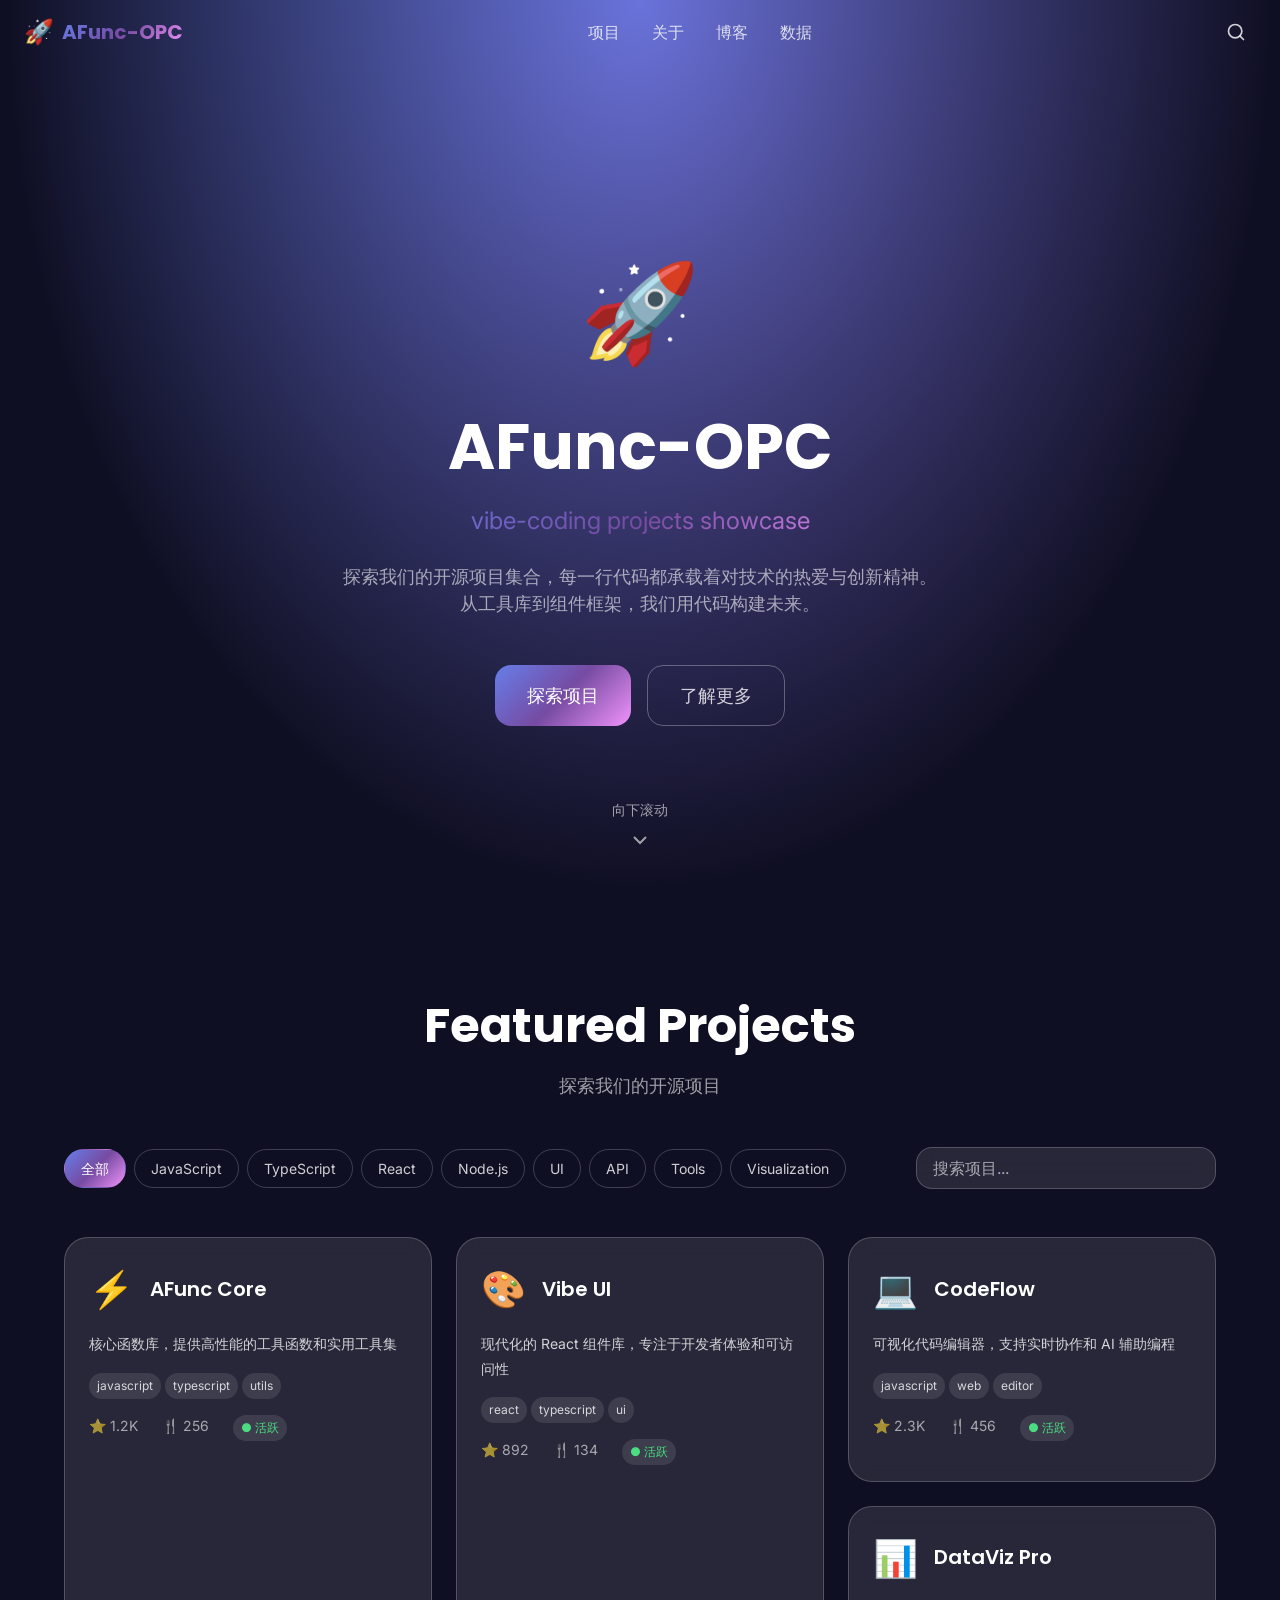
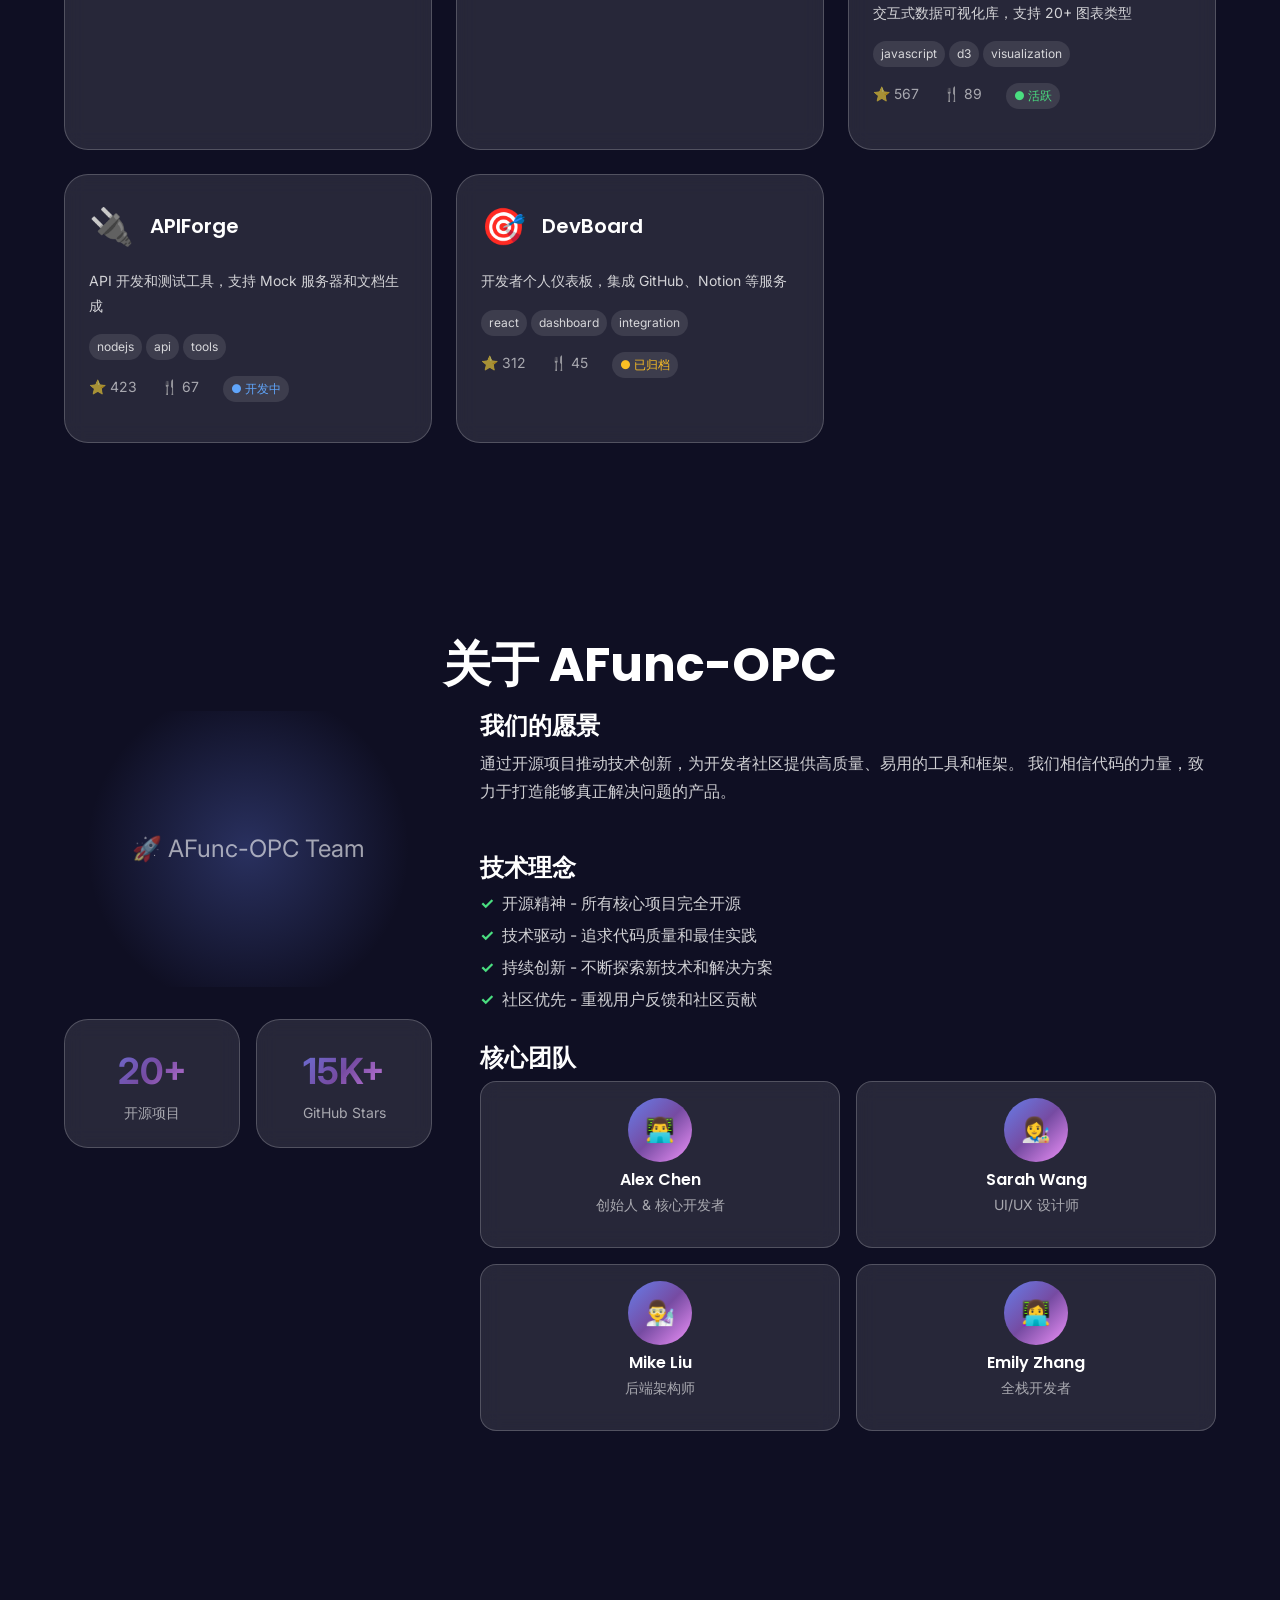
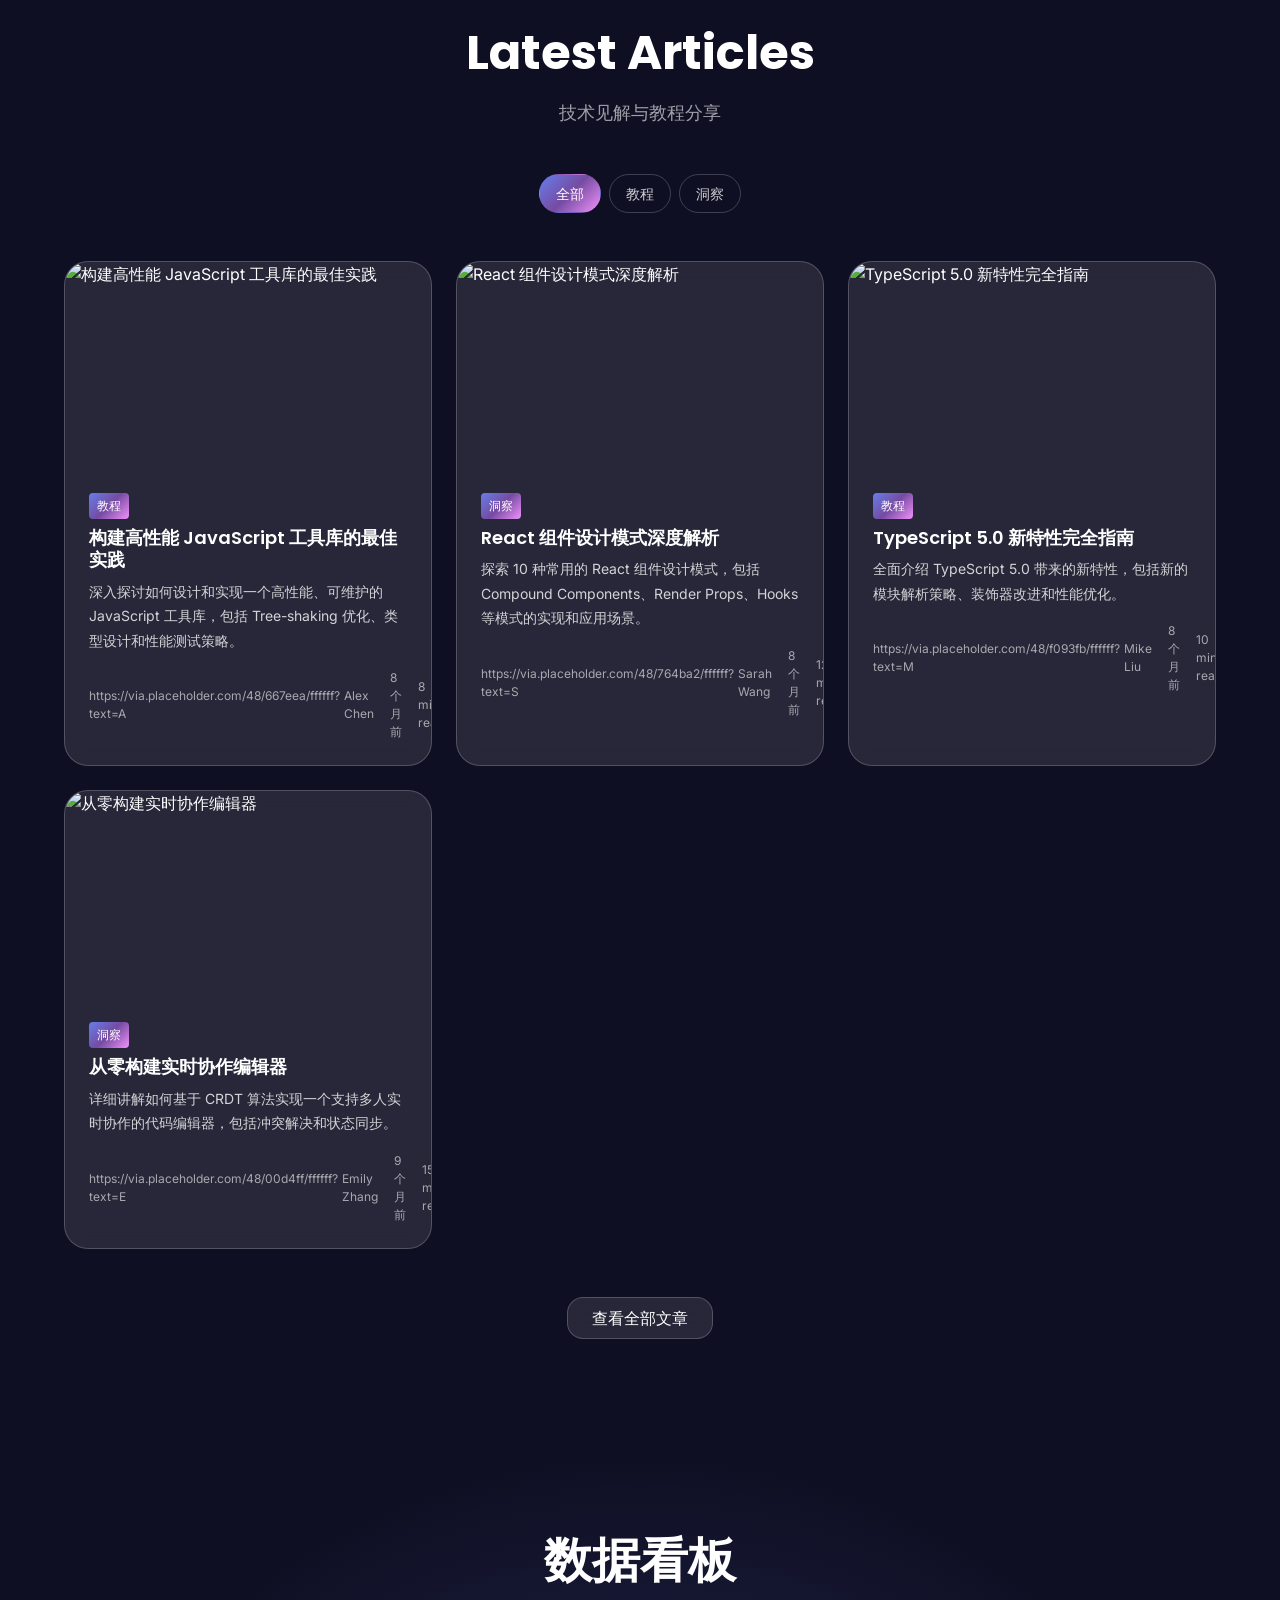
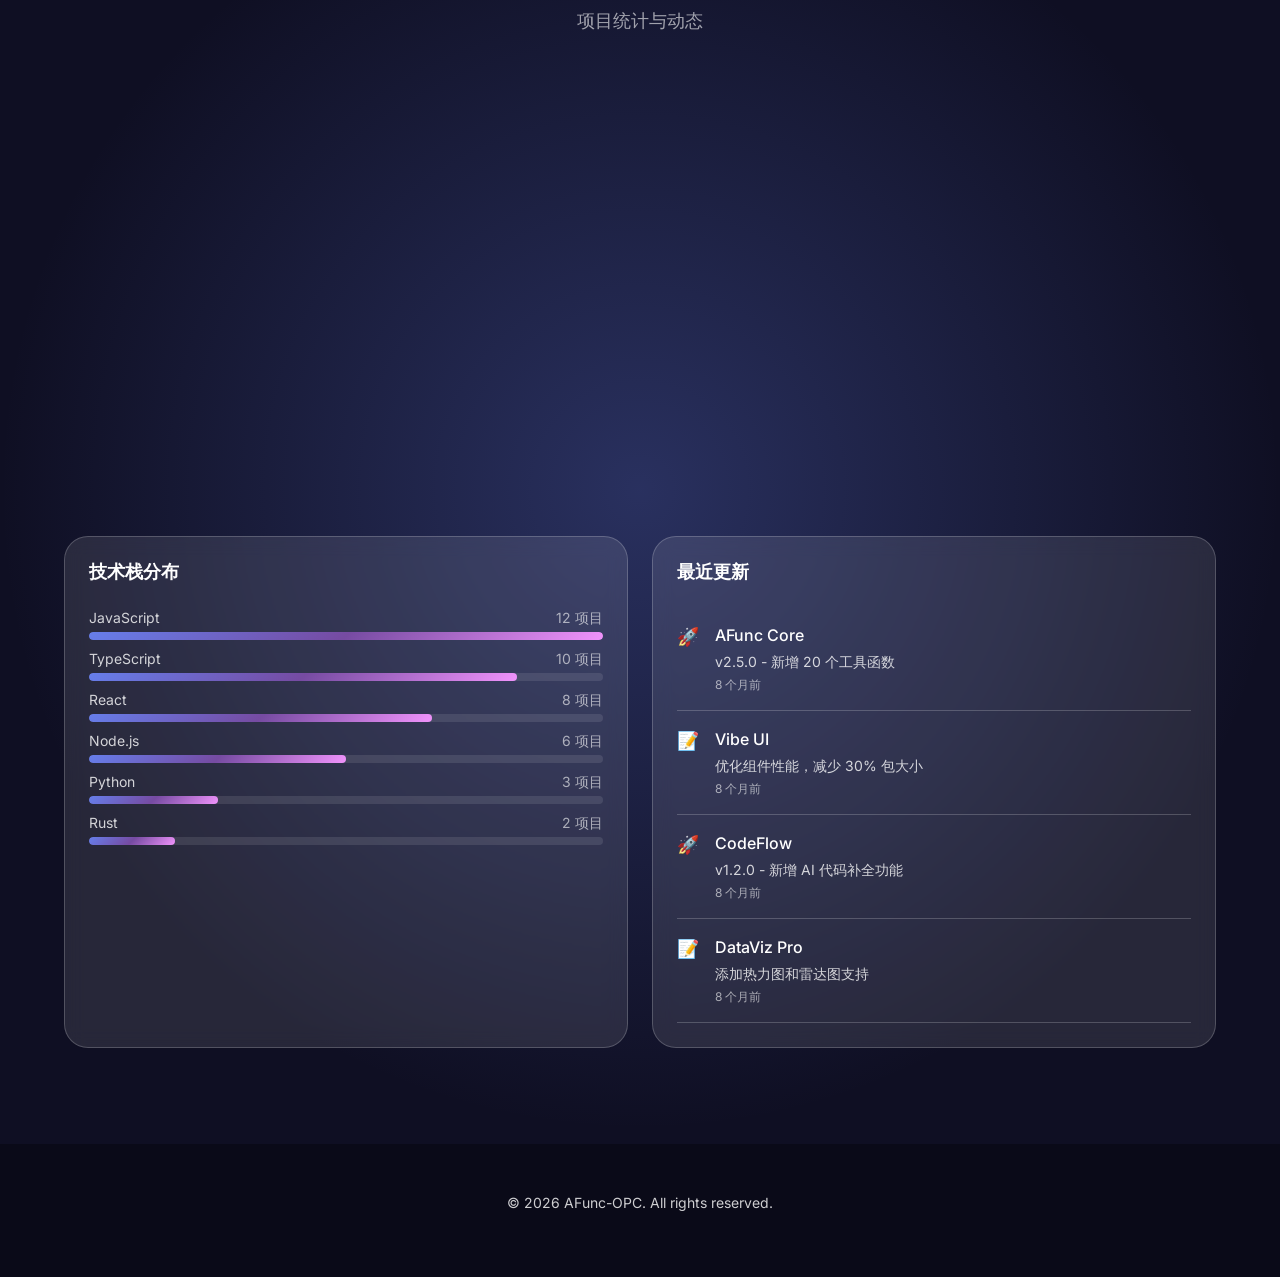
==== index.html @ 19ba6c1a "feat: implement AFunc-OPC website - Add complete design system (variables.css) - Add base styles and" ====
<!DOCTYPE html>
<html lang="zh-CN">
<head>
  <meta charset="UTF-8">
  <meta name="viewport" content="width=device-width, initial-scale=1.0">
  <meta name="description" content="AFunc-OPC - vibe-coding projects showcase">
  <meta name="theme-color" content="#0f0f23">
  
  <title>AFunc-OPC - vibe-coding projects</title>
  
  <!-- Preconnect to Google Fonts -->
  <link rel="preconnect" href="https://fonts.googleapis.com">
  <link rel="preconnect" href="https://fonts.gstatic.com" crossorigin>
  
  <!-- Google Fonts -->
  <link href="https://fonts.googleapis.com/css2?family=Inter:wght@400;500;600&family=JetBrains+Mono:wght@400;500&family=Poppins:wght@600;700&display=swap" rel="stylesheet">
  
  <!-- Stylesheets -->
  <link rel="stylesheet" href="css/variables.css">
  <link rel="stylesheet" href="css/base.css">
  <link rel="stylesheet" href="css/layout.css">
  <link rel="stylesheet" href="css/components.css">
  <link rel="stylesheet" href="css/animations.css">
  
  <!-- Favicon -->
  <link rel="icon" type="image/svg+xml" href="assets/icons/favicon.svg">
</head>
<body>
  <!-- Skip Link for Accessibility -->
  <a href="#main-content" class="skip-link">跳到主要内容</a>
  
  <!-- Navigation -->
  <header>
    <nav class="navbar" role="navigation" aria-label="主导航">
      <div class="navbar__brand">
        <span class="navbar__logo">🚀</span>
        <span class="navbar__title">AFunc-OPC</span>
      </div>
      
      <ul class="navbar__menu">
        <li><a href="#projects" class="navbar__link">项目</a></li>
        <li><a href="#about" class="navbar__link">关于</a></li>
        <li><a href="#blog" class="navbar__link">博客</a></li>
        <li><a href="#stats" class="navbar__link">数据</a></li>
      </ul>
      
      <div class="navbar__actions">
        <button class="navbar__search" aria-label="搜索项目">
          <svg width="20" height="20" viewBox="0 0 24 24" fill="none" stroke="currentColor" stroke-width="2" stroke-linecap="round" stroke-linejoin="round">
            <circle cx="11" cy="11" r="8"></circle>
            <line x1="21" y1="21" x2="16.65" y2="16.65"></line>
          </svg>
        </button>
        <button class="navbar__hamburger" aria-label="打开菜单" aria-expanded="false">
          <span></span>
          <span></span>
          <span></span>
        </button>
      </div>
    </nav>
  </header>
  
  <!-- Main Content -->
  <main id="main-content" role="main">
    <!-- Hero Section -->
    <section id="hero" class="hero" aria-labelledby="hero-title">
      <div class="hero__background"></div>
      <div class="hero__content">
        <div class="hero__logo">🚀</div>
        <h1 id="hero-title" class="hero__title">AFunc-OPC</h1>
        <p class="hero__subtitle text-gradient">vibe-coding projects showcase</p>
        <p class="hero__description">
          探索我们的开源项目集合，每一行代码都承载着对技术的热爱与创新精神。
          从工具库到组件框架，我们用代码构建未来。
        </p>
        <div class="hero__cta">
          <a href="#projects" class="btn btn--primary btn--large">探索项目</a>
          <a href="#about" class="btn btn--ghost btn--large">了解更多</a>
        </div>
      </div>
      <div class="hero__scroll-indicator">
        <span>向下滚动</span>
        <svg width="24" height="24" viewBox="0 0 24 24" fill="none" stroke="currentColor" stroke-width="2">
          <polyline points="6 9 12 15 18 9"></polyline>
        </svg>
      </div>
    </section>

    <!-- Projects Section -->
    <section id="projects" class="section projects" aria-labelledby="projects-title">
      <div class="container">
        <h2 id="projects-title" class="section__title">Featured Projects</h2>
        <p class="section__subtitle">探索我们的开源项目</p>
        
        <div class="projects__toolbar">
          <div class="filter-bar"></div>
          <div class="search-box">
            <input 
              type="text" 
              class="search-box__input" 
              placeholder="搜索项目..."
              aria-label="搜索项目"
            >
            <button class="search-box__clear" aria-label="清除">×</button>
          </div>
        </div>
        
        <div class="projects__grid"></div>
        <div class="projects__empty" hidden></div>
      </div>
    </section>

    <!-- About Section -->
    <section id="about" class="section about" aria-labelledby="about-title">
      <div class="container">
        <h2 id="about-title" class="section__title">关于 AFunc-OPC</h2>
        
        <div class="about__content">
          <div class="about__left">
            <div class="about__team-photo">
              <span>🚀 AFunc-OPC Team</span>
            </div>
            
            <div class="about__stats">
              <div class="stat-card fade-in-up">
                <div class="stat-card__number">20+</div>
                <div class="stat-card__label">开源项目</div>
              </div>
              <div class="stat-card fade-in-up">
                <div class="stat-card__number">15K+</div>
                <div class="stat-card__label">GitHub Stars</div>
              </div>
            </div>
          </div>
          
          <div class="about__right">
            <div>
              <h3 class="about__subtitle">我们的愿景</h3>
              <p class="about__text">
                通过开源项目推动技术创新，为开发者社区提供高质量、易用的工具和框架。
                我们相信代码的力量，致力于打造能够真正解决问题的产品。
              </p>
            </div>
            
            <div>
              <h3 class="about__subtitle">技术理念</h3>
              <ul class="about__values">
                <li>开源精神 - 所有核心项目完全开源</li>
                <li>技术驱动 - 追求代码质量和最佳实践</li>
                <li>持续创新 - 不断探索新技术和解决方案</li>
                <li>社区优先 - 重视用户反馈和社区贡献</li>
              </ul>
            </div>
            
            <div>
              <h3 class="about__subtitle">核心团队</h3>
              <div class="team-grid"></div>
            </div>
          </div>
        </div>
      </div>
    </section>

    <!-- Blog Section -->
    <section id="blog" class="section blog" aria-labelledby="blog-title">
      <div class="container">
        <h2 id="blog-title" class="section__title">Latest Articles</h2>
        <p class="section__subtitle">技术见解与教程分享</p>
        
        <div class="blog__filters"></div>
        
        <div class="blog__grid"></div>
        
        <div class="text-center">
          <button class="btn btn--secondary">查看全部文章</button>
        </div>
      </div>
    </section>

    <!-- Stats Section -->
    <section id="stats" class="section stats" aria-labelledby="stats-title">
      <div class="container">
        <h2 id="stats-title" class="section__title">数据看板</h2>
        <p class="section__subtitle">项目统计与动态</p>
        
        <div class="stats__grid"></div>
        
        <div class="stats__charts"></div>
      </div>
    </section>
  </main>
  
  <!-- Footer -->
  <footer role="contentinfo">
    <div class="container">
      <p>&copy; 2026 AFunc-OPC. All rights reserved.</p>
    </div>
  </footer>
  
  <!-- Modals -->
  <div class="modal-overlay" role="dialog" aria-modal="true" aria-hidden="true">
    <div class="modal">
      <button class="modal__close" aria-label="关闭">×</button>
      <div class="modal__content"></div>
    </div>
  </div>
  
  <!-- Mobile Menu -->
  <div class="mobile-menu" aria-hidden="true">
    <ul class="mobile-menu__list">
      <li><a href="#projects" class="mobile-menu__link">项目</a></li>
      <li><a href="#about" class="mobile-menu__link">关于</a></li>
      <li><a href="#blog" class="mobile-menu__link">博客</a></li>
      <li><a href="#stats" class="mobile-menu__link">数据</a></li>
    </ul>
  </div>
  
  <!-- Back to Top Button -->
  <button class="back-to-top" aria-label="返回顶部">
    <svg width="24" height="24" viewBox="0 0 24 24" fill="none" stroke="currentColor" stroke-width="2">
      <polyline points="18 15 12 9 6 15"></polyline>
    </svg>
  </button>
  
  <!-- Scripts -->
  <script src="js/data.js"></script>
  <script src="js/utils.js"></script>
  <script src="js/app.js"></script>
</body>
</html>
---- css/variables.css ----
:root {
  /* ========== Color System ========== */
  
  /* Primary Colors - Liquid Gradient */
  --color-primary-purple: #667eea;
  --color-primary-pink: #764ba2;
  --color-accent-pink: #f093fb;
  --color-accent-blue: #00d4ff;
  
  /* Neutral Colors */
  --color-background: #0f0f23;
  --color-surface: rgba(255, 255, 255, 0.1);
  --color-surface-hover: rgba(255, 255, 255, 0.15);
  --color-text-primary: #ffffff;
  --color-text-secondary: rgba(255, 255, 255, 0.8);
  --color-text-muted: rgba(255, 255, 255, 0.6);
  
  /* Functional Colors */
  --color-success: #4ade80;
  --color-warning: #fbbf24;
  --color-error: #f87171;
  --color-info: #60a5fa;
  
  /* Gradients */
  --gradient-primary: linear-gradient(135deg, #667eea 0%, #764ba2 50%, #f093fb 100%);
  --gradient-glow: radial-gradient(circle, rgba(102, 126, 234, 0.3) 0%, transparent 70%);
  --gradient-hero: linear-gradient(135deg, #667eea 0%, #764ba2 33%, #f093fb 66%, #00d4ff 100%);
  
  /* Glass Effect */
  --glass-background: rgba(255, 255, 255, 0.1);
  --glass-background-hover: rgba(255, 255, 255, 0.15);
  --glass-border: rgba(255, 255, 255, 0.2);
  --glass-blur: blur(10px);
  
  /* ========== Typography System ========== */
  
  /* Font Families */
  --font-display: 'Poppins', -apple-system, BlinkMacSystemFont, sans-serif;
  --font-body: 'Inter', -apple-system, BlinkMacSystemFont, sans-serif;
  --font-mono: 'JetBrains Mono', 'SF Mono', monospace;
  
  /* Font Sizes */
  --text-xs: 0.75rem;
  --text-sm: 0.875rem;
  --text-base: 1rem;
  --text-lg: 1.125rem;
  --text-xl: 1.25rem;
  --text-2xl: 1.5rem;
  --text-3xl: 2.25rem;
  --text-4xl: 3rem;
  --text-5xl: 4rem;
  
  /* Font Weights */
  --font-normal: 400;
  --font-medium: 500;
  --font-semibold: 600;
  --font-bold: 700;
  
  /* Line Heights */
  --leading-tight: 1.25;
  --leading-normal: 1.5;
  --leading-relaxed: 1.75;
  
  /* ========== Spacing System (8px base) ========== */
  
  --space-xs: 0.25rem;
  --space-sm: 0.5rem;
  --space-md: 1rem;
  --space-lg: 1.5rem;
  --space-xl: 2rem;
  --space-2xl: 3rem;
  --space-3xl: 4rem;
  --space-4xl: 6rem;
  --space-5xl: 8rem;
  
  /* ========== Border Radius ========== */
  
  --radius-sm: 0.25rem;
  --radius-md: 0.5rem;
  --radius-lg: 1rem;
  --radius-xl: 1.5rem;
  --radius-2xl: 2rem;
  --radius-full: 9999px;
  
  /* ========== Shadows ========== */
  
  --shadow-sm: 0 1px 2px 0 rgba(0, 0, 0, 0.05);
  --shadow-md: 0 4px 6px -1px rgba(0, 0, 0, 0.1);
  --shadow-lg: 0 10px 15px -3px rgba(0, 0, 0, 0.1);
  --shadow-xl: 0 20px 25px -5px rgba(0, 0, 0, 0.1);
  --shadow-2xl: 0 25px 50px -12px rgba(0, 0, 0, 0.25);
  --shadow-glow: 0 0 20px rgba(102, 126, 234, 0.3);
  --shadow-glow-lg: 0 0 40px rgba(102, 126, 234, 0.4);
  
  /* ========== Animation System ========== */
  
  /* Durations */
  --duration-fast: 200ms;
  --duration-normal: 300ms;
  --duration-slow: 600ms;
  --duration-slower: 1000ms;
  
  /* Easing Functions */
  --ease-smooth: cubic-bezier(0.4, 0, 0.2, 1);
  --ease-bounce: cubic-bezier(0.68, -0.55, 0.265, 1.55);
  --ease-in-out: cubic-bezier(0.65, 0, 0.35, 1);
  --ease-out: cubic-bezier(0, 0, 0.2, 1);
  --ease-in: cubic-bezier(0.4, 0, 1, 1);
  
  /* Animation Delays (for stagger) */
  --delay-1: 100ms;
  --delay-2: 200ms;
  --delay-3: 300ms;
  --delay-4: 400ms;
  --delay-5: 500ms;
  
  /* ========== Layout ========== */
  
  --container-max-width: 1200px;
  --navbar-height: 64px;
  --navbar-height-mobile: 56px;
  
  /* ========== Z-Index Scale ========== */
  
  --z-base: 0;
  --z-dropdown: 100;
  --z-sticky: 200;
  --z-fixed: 300;
  --z-modal-backdrop: 400;
  --z-modal: 500;
  --z-tooltip: 600;
  --z-toast: 700;
}
---- css/base.css ----
/* ========== CSS Reset ========== */

*,
*::before,
*::after {
  box-sizing: border-box;
  margin: 0;
  padding: 0;
}

html {
  font-size: 100%;
  scroll-behavior: smooth;
  -webkit-text-size-adjust: 100%;
}

body {
  font-family: var(--font-body);
  font-size: var(--text-base);
  font-weight: var(--font-normal);
  line-height: var(--leading-normal);
  color: var(--color-text-primary);
  background-color: var(--color-background);
  min-height: 100vh;
  overflow-x: hidden;
  -webkit-font-smoothing: antialiased;
  -moz-osx-font-smoothing: grayscale;
}

/* ========== Typography ========== */

h1, h2, h3, h4, h5, h6 {
  font-family: var(--font-display);
  font-weight: var(--font-bold);
  line-height: var(--leading-tight);
  color: var(--color-text-primary);
}

h1 { font-size: var(--text-5xl); }
h2 { font-size: var(--text-4xl); }
h3 { font-size: var(--text-3xl); }
h4 { font-size: var(--text-2xl); }
h5 { font-size: var(--text-xl); }
h6 { font-size: var(--text-lg); }

p {
  margin-bottom: var(--space-md);
  color: var(--color-text-secondary);
}

a {
  color: var(--color-accent-blue);
  text-decoration: none;
  transition: color var(--duration-fast) var(--ease-smooth);
}

a:hover {
  color: var(--color-accent-pink);
}

strong, b { font-weight: var(--font-semibold); }
em, i { font-style: italic; }
small { font-size: var(--text-sm); }

code, pre {
  font-family: var(--font-mono);
  font-size: var(--text-sm);
}

code {
  background: var(--color-surface);
  padding: 0.125rem 0.375rem;
  border-radius: var(--radius-sm);
}

pre {
  background: var(--color-surface);
  padding: var(--space-md);
  border-radius: var(--radius-md);
  overflow-x: auto;
  white-space: pre-wrap;
  word-wrap: break-word;
}

pre code {
  background: none;
  padding: 0;
}

/* ========== Lists ========== */

ul, ol {
  list-style: none;
}

/* ========== Images ========== */

img, video {
  max-width: 100%;
  height: auto;
  display: block;
}

/* ========== Forms ========== */

button,
input,
select,
textarea {
  font-family: inherit;
  font-size: inherit;
  line-height: inherit;
  color: inherit;
}

button {
  cursor: pointer;
  background: none;
  border: none;
}

input,
textarea {
  background: transparent;
  border: none;
  outline: none;
}

input::placeholder,
textarea::placeholder {
  color: var(--color-text-muted);
}

/* ========== Tables ========== */

table {
  border-collapse: collapse;
  width: 100%;
}

th, td {
  text-align: left;
  padding: var(--space-sm) var(--space-md);
}

/* ========== Selection ========== */

::selection {
  background: var(--color-primary-purple);
  color: var(--color-text-primary);
}

::-moz-selection {
  background: var(--color-primary-purple);
  color: var(--color-text-primary);
}

/* ========== Focus Styles ========== */

:focus {
  outline: none;
}

:focus-visible {
  outline: 2px solid var(--color-accent-blue);
  outline-offset: 2px;
}

/* ========== Scrollbar ========== */

::-webkit-scrollbar {
  width: 8px;
  height: 8px;
}

::-webkit-scrollbar-track {
  background: var(--color-background);
}

::-webkit-scrollbar-thumb {
  background: var(--color-surface-hover);
  border-radius: var(--radius-full);
}

::-webkit-scrollbar-thumb:hover {
  background: var(--color-primary-purple);
}

/* ========== Utility Classes ========== */

.container {
  width: 100%;
  max-width: var(--container-max-width);
  margin: 0 auto;
  padding: 0 var(--space-lg);
}

.sr-only {
  position: absolute;
  width: 1px;
  height: 1px;
  padding: 0;
  margin: -1px;
  overflow: hidden;
  clip: rect(0, 0, 0, 0);
  white-space: nowrap;
  border: 0;
}

.hidden {
  display: none !important;
}

.text-center {
  text-align: center;
}

.text-gradient {
  background: var(--gradient-primary);
  -webkit-background-clip: text;
  -webkit-text-fill-color: transparent;
  background-clip: text;
}

/* ========== Skip Link (Accessibility) ========== */

.skip-link {
  position: absolute;
  top: -100%;
  left: var(--space-md);
  z-index: var(--z-toast);
  padding: var(--space-sm) var(--space-md);
  background: var(--color-primary-purple);
  color: var(--color-text-primary);
  border-radius: var(--radius-md);
  transition: top var(--duration-fast) var(--ease-smooth);
}

.skip-link:focus {
  top: var(--space-md);
}
---- css/layout.css ----
/* ========== Page Layout ========== */

.page {
  display: flex;
  flex-direction: column;
  min-height: 100vh;
}

/* ========== Sections ========== */

.section {
  padding: var(--space-4xl) 0;
  position: relative;
  overflow: hidden;
}

.section:first-of-type {
  padding-top: var(--space-5xl);
}

.section__title {
  font-size: var(--text-4xl);
  text-align: center;
  margin-bottom: var(--space-md);
}

.section__subtitle {
  font-size: var(--text-lg);
  text-align: center;
  color: var(--color-text-muted);
  margin-bottom: var(--space-2xl);
}

/* ========== Hero Section ========== */

.hero {
  min-height: 100vh;
  display: flex;
  align-items: center;
  justify-content: center;
  text-align: center;
  padding-top: var(--navbar-height);
  position: relative;
  overflow: hidden;
}

.hero__background {
  position: absolute;
  top: 0;
  left: 0;
  right: 0;
  bottom: 0;
  z-index: -1;
  background: var(--gradient-hero);
  background-size: 400% 400%;
  animation: gradientShift 20s ease infinite;
}

.hero__background::before {
  content: '';
  position: absolute;
  top: 0;
  left: 0;
  right: 0;
  bottom: 0;
  background: radial-gradient(ellipse at 50% 0%, transparent 0%, var(--color-background) 70%);
}

.hero__content {
  max-width: 800px;
  padding: var(--space-xl);
}

.hero__logo {
  font-size: 6rem;
  margin-bottom: var(--space-lg);
  animation: float 3s ease-in-out infinite;
}

.hero__title {
  font-size: var(--text-5xl);
  font-weight: var(--font-bold);
  margin-bottom: var(--space-md);
}

.hero__subtitle {
  font-size: var(--text-2xl);
  color: var(--color-text-secondary);
  margin-bottom: var(--space-lg);
}

.hero__description {
  font-size: var(--text-lg);
  color: var(--color-text-muted);
  margin-bottom: var(--space-2xl);
  max-width: 600px;
  margin-left: auto;
  margin-right: auto;
}

.hero__cta {
  display: flex;
  gap: var(--space-md);
  justify-content: center;
  flex-wrap: wrap;
}

.hero__scroll-indicator {
  position: absolute;
  bottom: var(--space-2xl);
  left: 50%;
  transform: translateX(-50%);
  display: flex;
  flex-direction: column;
  align-items: center;
  color: var(--color-text-muted);
  font-size: var(--text-sm);
  animation: bounce 2s ease-in-out infinite;
}

.hero__scroll-indicator svg {
  margin-top: var(--space-sm);
}

/* ========== Projects Section ========== */

.projects {
  background: var(--color-background);
}

.projects__toolbar {
  display: flex;
  flex-wrap: wrap;
  gap: var(--space-lg);
  justify-content: space-between;
  align-items: center;
  margin-bottom: var(--space-2xl);
}

.projects__grid {
  display: grid;
  grid-template-columns: 1fr;
  gap: var(--space-lg);
}

.projects__empty {
  text-align: center;
  padding: var(--space-3xl);
}

@media (min-width: 768px) {
  .projects__grid {
    grid-template-columns: repeat(2, 1fr);
  }
}

@media (min-width: 1025px) {
  .projects__grid {
    grid-template-columns: repeat(3, 1fr);
  }
}

/* ========== About Section ========== */

.about {
  position: relative;
}

.about__content {
  display: grid;
  grid-template-columns: 1fr;
  gap: var(--space-2xl);
}

.about__left {
  display: flex;
  flex-direction: column;
  gap: var(--space-xl);
}

.about__team-photo {
  aspect-ratio: 4/3;
  background: var(--gradient-glow);
  border-radius: var(--radius-xl);
  display: flex;
  align-items: center;
  justify-content: center;
  font-size: var(--text-2xl);
  color: var(--color-text-muted);
}

.about__stats {
  display: grid;
  grid-template-columns: repeat(2, 1fr);
  gap: var(--space-md);
}

.about__right {
  display: flex;
  flex-direction: column;
  gap: var(--space-xl);
}

.about__subtitle {
  font-size: var(--text-2xl);
  margin-bottom: var(--space-sm);
}

.about__text {
  color: var(--color-text-secondary);
  line-height: var(--leading-relaxed);
}

.about__values {
  display: flex;
  flex-direction: column;
  gap: var(--space-sm);
}

.about__values li {
  display: flex;
  align-items: center;
  gap: var(--space-sm);
  color: var(--color-text-secondary);
}

.about__values li::before {
  content: '✓';
  color: var(--color-success);
  font-weight: var(--font-bold);
}

.team-grid {
  display: grid;
  grid-template-columns: repeat(2, 1fr);
  gap: var(--space-md);
}

@media (min-width: 1025px) {
  .about__content {
    grid-template-columns: 1fr 2fr;
  }
}

/* ========== Blog Section ========== */

.blog__filters {
  display: flex;
  gap: var(--space-sm);
  justify-content: center;
  margin-bottom: var(--space-2xl);
  flex-wrap: wrap;
}

.blog__grid {
  display: grid;
  grid-template-columns: 1fr;
  gap: var(--space-lg);
  margin-bottom: var(--space-2xl);
}

@media (min-width: 768px) {
  .blog__grid {
    grid-template-columns: repeat(2, 1fr);
  }
}

@media (min-width: 1025px) {
  .blog__grid {
    grid-template-columns: repeat(3, 1fr);
  }
}

/* ========== Stats Section ========== */

.stats {
  background: var(--gradient-glow);
}

.stats__grid {
  display: grid;
  grid-template-columns: repeat(2, 1fr);
  gap: var(--space-lg);
  margin-bottom: var(--space-2xl);
}

.stats__charts {
  display: grid;
  grid-template-columns: 1fr;
  gap: var(--space-lg);
}

@media (min-width: 768px) {
  .stats__grid {
    grid-template-columns: repeat(4, 1fr);
  }
  
  .stats__charts {
    grid-template-columns: repeat(2, 1fr);
  }
}

/* ========== Footer ========== */

footer {
  background: rgba(0, 0, 0, 0.3);
  padding: var(--space-2xl) 0;
  text-align: center;
  color: var(--color-text-muted);
  font-size: var(--text-sm);
}

footer a {
  color: var(--color-text-secondary);
}

footer a:hover {
  color: var(--color-text-primary);
}
---- css/components.css ----
/* ========== Navigation ========== */

.navbar {
  position: fixed;
  top: 0;
  left: 0;
  right: 0;
  z-index: var(--z-fixed);
  height: var(--navbar-height);
  display: flex;
  align-items: center;
  justify-content: space-between;
  padding: 0 var(--space-lg);
  background: transparent;
  transition: background var(--duration-normal) var(--ease-smooth),
              backdrop-filter var(--duration-normal) var(--ease-smooth);
}

.navbar--scrolled {
  background: rgba(15, 15, 35, 0.85);
  backdrop-filter: blur(10px);
  border-bottom: 1px solid var(--glass-border);
}

.navbar__brand {
  display: flex;
  align-items: center;
  gap: var(--space-sm);
}

.navbar__logo {
  font-size: var(--text-2xl);
}

.navbar__title {
  font-family: var(--font-display);
  font-size: var(--text-xl);
  font-weight: var(--font-bold);
  background: var(--gradient-primary);
  -webkit-background-clip: text;
  -webkit-text-fill-color: transparent;
  background-clip: text;
}

.navbar__menu {
  display: none;
  align-items: center;
  gap: var(--space-xl);
  list-style: none;
}

@media (min-width: 1025px) {
  .navbar__menu {
    display: flex;
  }
}

.navbar__link {
  font-size: var(--text-base);
  font-weight: var(--font-medium);
  color: var(--color-text-secondary);
  transition: color var(--duration-fast) var(--ease-smooth);
  position: relative;
}

.navbar__link::after {
  content: '';
  position: absolute;
  bottom: -4px;
  left: 0;
  width: 0;
  height: 2px;
  background: var(--gradient-primary);
  transition: width var(--duration-fast) var(--ease-smooth);
}

.navbar__link:hover,
.navbar__link--active {
  color: var(--color-text-primary);
}

.navbar__link:hover::after,
.navbar__link--active::after {
  width: 100%;
}

.navbar__actions {
  display: flex;
  align-items: center;
  gap: var(--space-md);
}

.navbar__search {
  width: 40px;
  height: 40px;
  display: flex;
  align-items: center;
  justify-content: center;
  color: var(--color-text-secondary);
  border-radius: var(--radius-md);
  transition: background var(--duration-fast) var(--ease-smooth),
              color var(--duration-fast) var(--ease-smooth);
}

.navbar__search:hover {
  background: var(--color-surface);
  color: var(--color-text-primary);
}

.navbar__hamburger {
  display: flex;
  flex-direction: column;
  justify-content: center;
  gap: 5px;
  width: 40px;
  height: 40px;
  padding: 8px;
  border-radius: var(--radius-md);
  transition: background var(--duration-fast) var(--ease-smooth);
}

.navbar__hamburger:hover {
  background: var(--color-surface);
}

.navbar__hamburger span {
  display: block;
  width: 100%;
  height: 2px;
  background: var(--color-text-primary);
  border-radius: 2px;
  transition: transform var(--duration-fast) var(--ease-smooth),
              opacity var(--duration-fast) var(--ease-smooth);
}

.navbar__hamburger--active span:nth-child(1) {
  transform: translateY(7px) rotate(45deg);
}

.navbar__hamburger--active span:nth-child(2) {
  opacity: 0;
}

.navbar__hamburger--active span:nth-child(3) {
  transform: translateY(-7px) rotate(-45deg);
}

@media (min-width: 1025px) {
  .navbar__hamburger {
    display: none;
  }
}

/* ========== Mobile Menu ========== */

.mobile-menu {
  position: fixed;
  top: var(--navbar-height);
  left: 0;
  right: 0;
  bottom: 0;
  z-index: var(--z-modal-backdrop);
  background: rgba(15, 15, 35, 0.95);
  backdrop-filter: blur(20px);
  padding: var(--space-xl);
  transform: translateX(100%);
  transition: transform var(--duration-normal) var(--ease-smooth);
}

.mobile-menu--active {
  transform: translateX(0);
}

.mobile-menu__list {
  display: flex;
  flex-direction: column;
  gap: var(--space-md);
  list-style: none;
}

.mobile-menu__link {
  display: block;
  font-size: var(--text-xl);
  font-weight: var(--font-medium);
  color: var(--color-text-secondary);
  padding: var(--space-md);
  border-radius: var(--radius-lg);
  transition: background var(--duration-fast) var(--ease-smooth),
              color var(--duration-fast) var(--ease-smooth);
}

.mobile-menu__link:hover,
.mobile-menu__link--active {
  background: var(--color-surface);
  color: var(--color-text-primary);
}

/* ========== Buttons ========== */

.btn {
  display: inline-flex;
  align-items: center;
  justify-content: center;
  gap: var(--space-sm);
  font-family: var(--font-body);
  font-size: var(--text-base);
  font-weight: var(--font-medium);
  padding: var(--space-sm) var(--space-lg);
  border-radius: var(--radius-lg);
  transition: all var(--duration-fast) var(--ease-smooth);
  cursor: pointer;
  text-decoration: none;
}

.btn--primary {
  background: var(--gradient-primary);
  color: var(--color-text-primary);
  border: none;
}

.btn--primary:hover {
  transform: translateY(-2px);
  box-shadow: var(--shadow-glow);
}

.btn--primary:active {
  transform: translateY(0);
}

.btn--secondary {
  background: var(--glass-background);
  color: var(--color-text-primary);
  border: 1px solid var(--glass-border);
  backdrop-filter: var(--glass-blur);
}

.btn--secondary:hover {
  background: var(--glass-background-hover);
  transform: translateY(-2px);
}

.btn--ghost {
  background: transparent;
  color: var(--color-text-secondary);
  border: 1px solid rgba(255, 255, 255, 0.3);
}

.btn--ghost:hover {
  background: var(--color-surface);
  color: var(--color-text-primary);
  border-color: var(--glass-border);
}

.btn--large {
  padding: var(--space-md) var(--space-xl);
  font-size: var(--text-lg);
}

.btn--disabled,
.btn:disabled {
  opacity: 0.5;
  cursor: not-allowed;
  pointer-events: none;
}

/* ========== Project Card ========== */

.project-card {
  background: var(--glass-background);
  border: 1px solid var(--glass-border);
  border-radius: var(--radius-xl);
  padding: var(--space-lg);
  backdrop-filter: var(--glass-blur);
  transition: transform var(--duration-normal) var(--ease-smooth),
              box-shadow var(--duration-normal) var(--ease-smooth);
  cursor: pointer;
}

.project-card:hover {
  transform: translateY(-4px);
  box-shadow: var(--shadow-glow);
}

.project-card--featured {
  grid-row: span 2;
}

.project-card__header {
  display: flex;
  align-items: center;
  gap: var(--space-md);
  margin-bottom: var(--space-md);
}

.project-card__icon {
  font-size: var(--text-3xl);
}

.project-card__title {
  font-size: var(--text-xl);
  font-weight: var(--font-semibold);
  color: var(--color-text-primary);
}

.project-card__description {
  font-size: var(--text-sm);
  color: var(--color-text-secondary);
  margin-bottom: var(--space-md);
  line-height: var(--leading-relaxed);
}

.project-card__tags {
  display: flex;
  flex-wrap: wrap;
  gap: var(--space-xs);
  margin-bottom: var(--space-md);
}

.project-card__stats {
  display: flex;
  gap: var(--space-lg);
  margin-bottom: var(--space-md);
  font-size: var(--text-sm);
  color: var(--color-text-muted);
}

.project-card__actions {
  display: flex;
  gap: var(--space-sm);
}

.project-card__status {
  display: inline-flex;
  align-items: center;
  gap: var(--space-xs);
  font-size: var(--text-xs);
  padding: var(--space-xs) var(--space-sm);
  border-radius: var(--radius-full);
  background: var(--color-surface);
}

.project-card__status--active {
  color: var(--color-success);
}

.project-card__status--archived {
  color: var(--color-warning);
}

.project-card__status--developing {
  color: var(--color-info);
}

/* ========== Tags ========== */

.tag {
  display: inline-flex;
  align-items: center;
  font-size: var(--text-xs);
  padding: var(--space-xs) var(--space-sm);
  border-radius: var(--radius-full);
  background: var(--color-surface);
  color: var(--color-text-secondary);
  transition: background var(--duration-fast) var(--ease-smooth);
}

.tag:hover {
  background: var(--color-surface-hover);
  color: var(--color-text-primary);
}

.filter-tag {
  display: inline-flex;
  align-items: center;
  font-size: var(--text-sm);
  padding: var(--space-sm) var(--space-md);
  border-radius: var(--radius-full);
  background: transparent;
  border: 1px solid var(--glass-border);
  color: var(--color-text-secondary);
  cursor: pointer;
  transition: all var(--duration-fast) var(--ease-smooth);
}

.filter-tag:hover {
  background: var(--color-surface);
  color: var(--color-text-primary);
}

.filter-tag--active {
  background: var(--gradient-primary);
  border-color: transparent;
  color: var(--color-text-primary);
}

/* ========== Search Box ========== */

.search-box {
  position: relative;
  width: 100%;
  max-width: 300px;
}

.search-box__input {
  width: 100%;
  padding: var(--space-sm) var(--space-md);
  padding-right: var(--space-2xl);
  background: var(--glass-background);
  border: 1px solid var(--glass-border);
  border-radius: var(--radius-lg);
  color: var(--color-text-primary);
  font-size: var(--text-base);
  backdrop-filter: var(--glass-blur);
  transition: border-color var(--duration-fast) var(--ease-smooth);
}

.search-box__input:focus {
  border-color: var(--color-accent-blue);
}

.search-box__clear {
  position: absolute;
  right: var(--space-sm);
  top: 50%;
  transform: translateY(-50%);
  width: 24px;
  height: 24px;
  display: flex;
  align-items: center;
  justify-content: center;
  color: var(--color-text-muted);
  border-radius: var(--radius-full);
  transition: color var(--duration-fast) var(--ease-smooth);
  opacity: 0;
  visibility: hidden;
}

.search-box__clear:hover {
  color: var(--color-text-primary);
}

.search-box__clear--visible {
  opacity: 1;
  visibility: visible;
}

/* ========== Article Card ========== */

.article-card {
  background: var(--glass-background);
  border: 1px solid var(--glass-border);
  border-radius: var(--radius-xl);
  overflow: hidden;
  backdrop-filter: var(--glass-blur);
  transition: transform var(--duration-normal) var(--ease-smooth),
              box-shadow var(--duration-normal) var(--ease-smooth);
}

.article-card:hover {
  transform: translateY(-4px);
  box-shadow: var(--shadow-glow);
}

.article-card__image {
  width: 100%;
  aspect-ratio: 16/9;
  object-fit: cover;
}

.article-card__content {
  padding: var(--space-lg);
}

.article-card__category {
  display: inline-block;
  font-size: var(--text-xs);
  padding: var(--space-xs) var(--space-sm);
  border-radius: var(--radius-sm);
  background: var(--gradient-primary);
  color: var(--color-text-primary);
  margin-bottom: var(--space-sm);
}

.article-card__title {
  font-size: var(--text-lg);
  font-weight: var(--font-semibold);
  color: var(--color-text-primary);
  margin-bottom: var(--space-sm);
}

.article-card__excerpt {
  font-size: var(--text-sm);
  color: var(--color-text-secondary);
  margin-bottom: var(--space-md);
  line-height: var(--leading-relaxed);
}

.article-card__meta {
  display: flex;
  align-items: center;
  gap: var(--space-md);
  font-size: var(--text-xs);
  color: var(--color-text-muted);
}

.article-card__author {
  display: flex;
  align-items: center;
  gap: var(--space-xs);
}

.article-card__author-avatar {
  width: 24px;
  height: 24px;
  border-radius: var(--radius-full);
  object-fit: cover;
}

/* ========== Stat Card ========== */

.stat-card {
  background: var(--glass-background);
  border: 1px solid var(--glass-border);
  border-radius: var(--radius-xl);
  padding: var(--space-lg);
  text-align: center;
  backdrop-filter: var(--glass-blur);
}

.stat-card--large {
  grid-column: span 2;
}

@media (max-width: 767px) {
  .stat-card--large {
    grid-column: span 1;
  }
}

.stat-card__icon {
  font-size: var(--text-3xl);
  margin-bottom: var(--space-sm);
}

.stat-card__number {
  font-size: var(--text-3xl);
  font-weight: var(--font-bold);
  background: var(--gradient-primary);
  -webkit-background-clip: text;
  -webkit-text-fill-color: transparent;
  background-clip: text;
  margin-bottom: var(--space-xs);
}

.stat-card__label {
  font-size: var(--text-sm);
  color: var(--color-text-muted);
}

/* ========== Team Card ========== */

.team-card {
  background: var(--glass-background);
  border: 1px solid var(--glass-border);
  border-radius: var(--radius-lg);
  padding: var(--space-md);
  text-align: center;
  backdrop-filter: var(--glass-blur);
  transition: transform var(--duration-normal) var(--ease-smooth);
}

.team-card:hover {
  transform: translateY(-2px);
}

.team-card__avatar {
  width: 64px;
  height: 64px;
  border-radius: var(--radius-full);
  margin: 0 auto var(--space-sm);
  background: var(--gradient-primary);
  display: flex;
  align-items: center;
  justify-content: center;
  font-size: var(--text-2xl);
}

.team-card__name {
  font-size: var(--text-base);
  font-weight: var(--font-semibold);
  color: var(--color-text-primary);
  margin-bottom: var(--space-xs);
}

.team-card__role {
  font-size: var(--text-sm);
  color: var(--color-text-muted);
}

/* ========== Chart Card ========== */

.chart-card {
  background: var(--glass-background);
  border: 1px solid var(--glass-border);
  border-radius: var(--radius-xl);
  padding: var(--space-lg);
  backdrop-filter: var(--glass-blur);
}

.chart-card__title {
  font-size: var(--text-lg);
  font-weight: var(--font-semibold);
  color: var(--color-text-primary);
  margin-bottom: var(--space-lg);
}

.chart-card__body {
  min-height: 200px;
}

/* ========== Modal ========== */

.modal-overlay {
  position: fixed;
  top: 0;
  left: 0;
  right: 0;
  bottom: 0;
  z-index: var(--z-modal-backdrop);
  background: rgba(0, 0, 0, 0.8);
  backdrop-filter: blur(5px);
  display: flex;
  align-items: center;
  justify-content: center;
  padding: var(--space-lg);
  opacity: 0;
  visibility: hidden;
  transition: opacity var(--duration-normal) var(--ease-smooth),
              visibility var(--duration-normal) var(--ease-smooth);
}

.modal-overlay--active {
  opacity: 1;
  visibility: visible;
}

.modal {
  position: relative;
  width: 100%;
  max-width: 800px;
  max-height: 90vh;
  background: var(--color-background);
  border: 1px solid var(--glass-border);
  border-radius: var(--radius-2xl);
  overflow: hidden;
  transform: scale(0.95);
  transition: transform var(--duration-normal) var(--ease-smooth);
}

.modal-overlay--active .modal {
  transform: scale(1);
}

.modal__close {
  position: absolute;
  top: var(--space-md);
  right: var(--space-md);
  width: 40px;
  height: 40px;
  display: flex;
  align-items: center;
  justify-content: center;
  font-size: var(--text-2xl);
  color: var(--color-text-muted);
  border-radius: var(--radius-full);
  background: var(--color-surface);
  transition: background var(--duration-fast) var(--ease-smooth),
              color var(--duration-fast) var(--ease-smooth);
  z-index: 1;
}

.modal__close:hover {
  background: var(--color-surface-hover);
  color: var(--color-text-primary);
}

.modal__content {
  padding: var(--space-xl);
  overflow-y: auto;
  max-height: 90vh;
}

/* ========== Empty State ========== */

.empty-state {
  text-align: center;
  padding: var(--space-3xl);
}

.empty-state__icon {
  font-size: 4rem;
  margin-bottom: var(--space-lg);
  opacity: 0.5;
}

.empty-state__title {
  font-size: var(--text-xl);
  font-weight: var(--font-semibold);
  color: var(--color-text-primary);
  margin-bottom: var(--space-sm);
}

.empty-state__text {
  font-size: var(--text-base);
  color: var(--color-text-muted);
  margin-bottom: var(--space-lg);
}

/* ========== Project Detail ========== */

.project-detail__header {
  display: flex;
  align-items: center;
  gap: var(--space-md);
  margin-bottom: var(--space-lg);
}

.project-detail__icon {
  font-size: var(--text-4xl);
}

.project-detail__title {
  font-size: var(--text-2xl);
  font-weight: var(--font-bold);
  color: var(--color-text-primary);
}

.project-detail__stats {
  display: flex;
  flex-wrap: wrap;
  gap: var(--space-md);
  margin-bottom: var(--space-lg);
  font-size: var(--text-sm);
  color: var(--color-text-muted);
}

.project-detail__description {
  color: var(--color-text-secondary);
  line-height: var(--leading-relaxed);
  margin-bottom: var(--space-lg);
}

.project-detail__tags {
  display: flex;
  flex-wrap: wrap;
  gap: var(--space-xs);
  margin-bottom: var(--space-lg);
}

.project-detail__links {
  display: flex;
  flex-wrap: wrap;
  gap: var(--space-sm);
  margin-bottom: var(--space-lg);
}

.project-detail__image {
  border-radius: var(--radius-lg);
  overflow: hidden;
  margin-top: var(--space-lg);
}

.project-detail__image img {
  width: 100%;
  height: auto;
}

/* ========== Back to Top Button ========== */

.back-to-top {
  position: fixed;
  bottom: var(--space-xl);
  right: var(--space-xl);
  width: 48px;
  height: 48px;
  display: flex;
  align-items: center;
  justify-content: center;
  background: var(--gradient-primary);
  color: var(--color-text-primary);
  border-radius: var(--radius-full);
  box-shadow: var(--shadow-lg);
  opacity: 0;
  visibility: hidden;
  transform: translateY(20px);
  transition: opacity var(--duration-normal) var(--ease-smooth),
              visibility var(--duration-normal) var(--ease-smooth),
              transform var(--duration-normal) var(--ease-smooth);
  z-index: var(--z-sticky);
}

.back-to-top--visible {
  opacity: 1;
  visibility: visible;
  transform: translateY(0);
}

.back-to-top:hover {
  transform: translateY(-4px);
  box-shadow: var(--shadow-glow);
}

/* ========== Filter Bar ========== */

.filter-bar {
  display: flex;
  flex-wrap: wrap;
  gap: var(--space-sm);
}

/* ========== Load More Button ========== */

.load-more {
  display: block;
  margin: var(--space-xl) auto 0;
}
---- css/animations.css ----
/* ========== Keyframe Animations ========== */

@keyframes gradientShift {
  0% { background-position: 0% 50%; }
  50% { background-position: 100% 50%; }
  100% { background-position: 0% 50%; }
}

@keyframes float {
  0%, 100% { transform: translateY(0); }
  50% { transform: translateY(-20px); }
}

@keyframes bounce {
  0%, 20%, 50%, 80%, 100% { transform: translateX(-50%) translateY(0); }
  40% { transform: translateX(-50%) translateY(-10px); }
  60% { transform: translateX(-50%) translateY(-5px); }
}

@keyframes pulse {
  0%, 100% { opacity: 1; }
  50% { opacity: 0.5; }
}

@keyframes spin {
  from { transform: rotate(0deg); }
  to { transform: rotate(360deg); }
}

@keyframes slideInUp {
  from { opacity: 0; transform: translateY(30px); }
  to { opacity: 1; transform: translateY(0); }
}

@keyframes fadeIn {
  from { opacity: 0; }
  to { opacity: 1; }
}

@keyframes scaleIn {
  from { opacity: 0; transform: scale(0.95); }
  to { opacity: 1; transform: scale(1); }
}

/* ========== Animation Classes ========== */

.fade-in-up {
  opacity: 0;
  transform: translateY(30px);
  transition: opacity var(--duration-slow) var(--ease-smooth),
              transform var(--duration-slow) var(--ease-smooth);
}

.fade-in-up.is-visible {
  opacity: 1;
  transform: translateY(0);
}

.fade-in-scale {
  opacity: 0;
  transform: scale(0.95);
  transition: opacity var(--duration-slow) var(--ease-smooth),
              transform var(--duration-slow) var(--ease-smooth);
}

.fade-in-scale.is-visible {
  opacity: 1;
  transform: scale(1);
}

/* ========== Stagger Animations ========== */

.stagger > * {
  opacity: 0;
  transform: translateY(20px);
  transition: opacity var(--duration-normal) var(--ease-smooth),
              transform var(--duration-normal) var(--ease-smooth);
}

.stagger.is-visible > * {
  opacity: 1;
  transform: translateY(0);
}

.stagger > *:nth-child(1) { transition-delay: 0ms; }
.stagger > *:nth-child(2) { transition-delay: var(--delay-1); }
.stagger > *:nth-child(3) { transition-delay: var(--delay-2); }
.stagger > *:nth-child(4) { transition-delay: var(--delay-3); }
.stagger > *:nth-child(5) { transition-delay: var(--delay-4); }
.stagger > *:nth-child(6) { transition-delay: var(--delay-5); }

/* ========== Hero Animations ========== */

.hero__logo { animation: float 3s ease-in-out infinite; }
.hero__title { animation: slideInUp 0.8s var(--ease-smooth) 0ms both; }
.hero__subtitle { animation: slideInUp 0.8s var(--ease-smooth) 200ms both; }
.hero__description { animation: slideInUp 0.8s var(--ease-smooth) 400ms both; }
.hero__cta { animation: slideInUp 0.8s var(--ease-smooth) 600ms both; }
.hero__scroll-indicator { animation: bounce 2s ease-in-out infinite; animation-delay: 1s; }

/* ========== Loading States ========== */

.is-loading {
  position: relative;
  pointer-events: none;
}

.is-loading::after {
  content: '';
  position: absolute;
  top: 50%;
  left: 50%;
  width: 24px;
  height: 24px;
  margin: -12px 0 0 -12px;
  border: 2px solid var(--glass-border);
  border-top-color: var(--color-accent-blue);
  border-radius: 50%;
  animation: spin 1s linear infinite;
}

/* ========== Reduced Motion ========== */

@media (prefers-reduced-motion: reduce) {
  *,
  *::before,
  *::after {
    animation-duration: 0.01ms !important;
    animation-iteration-count: 1 !important;
    transition-duration: 0.01ms !important;
  }
  
  .hero__logo,
  .hero__scroll-indicator {
    animation: none;
  }
  
  .hero__title,
  .hero__subtitle,
  .hero__description,
  .hero__cta {
    animation: none;
    opacity: 1;
    transform: none;
  }
}
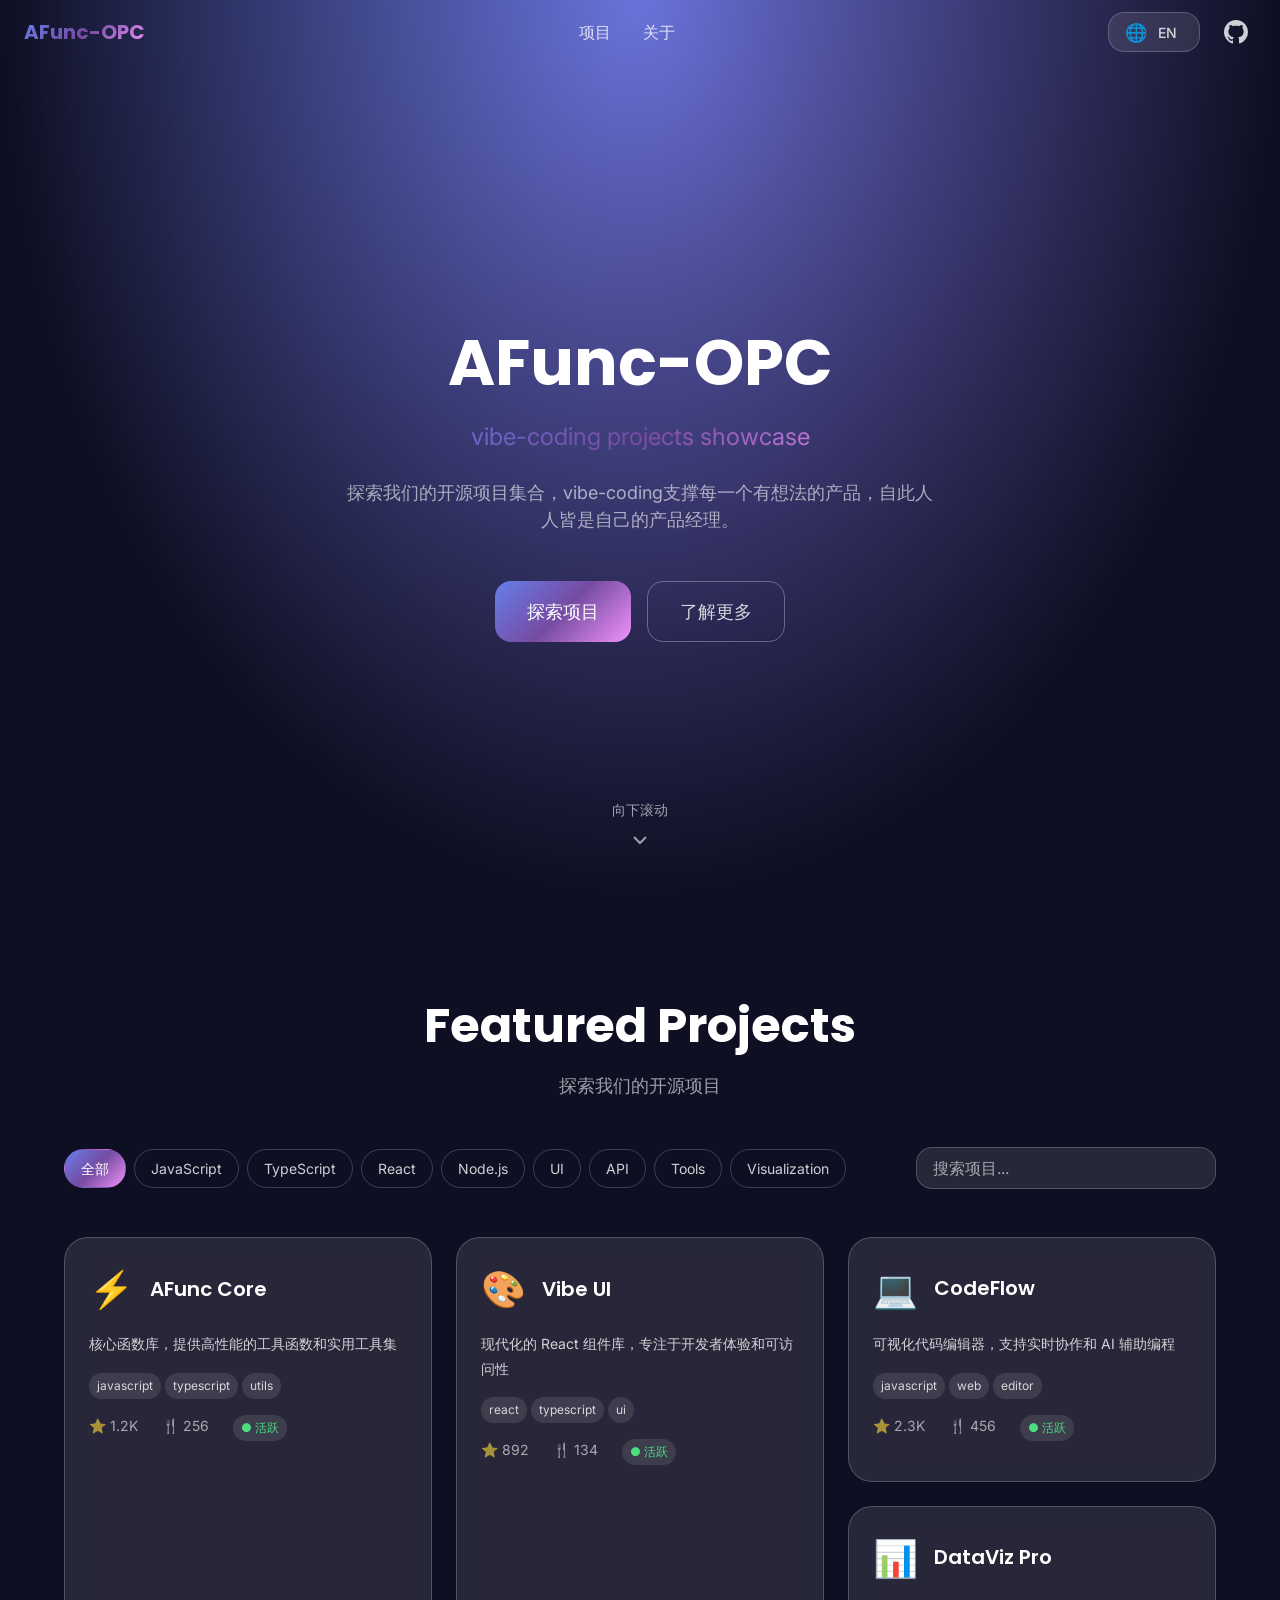
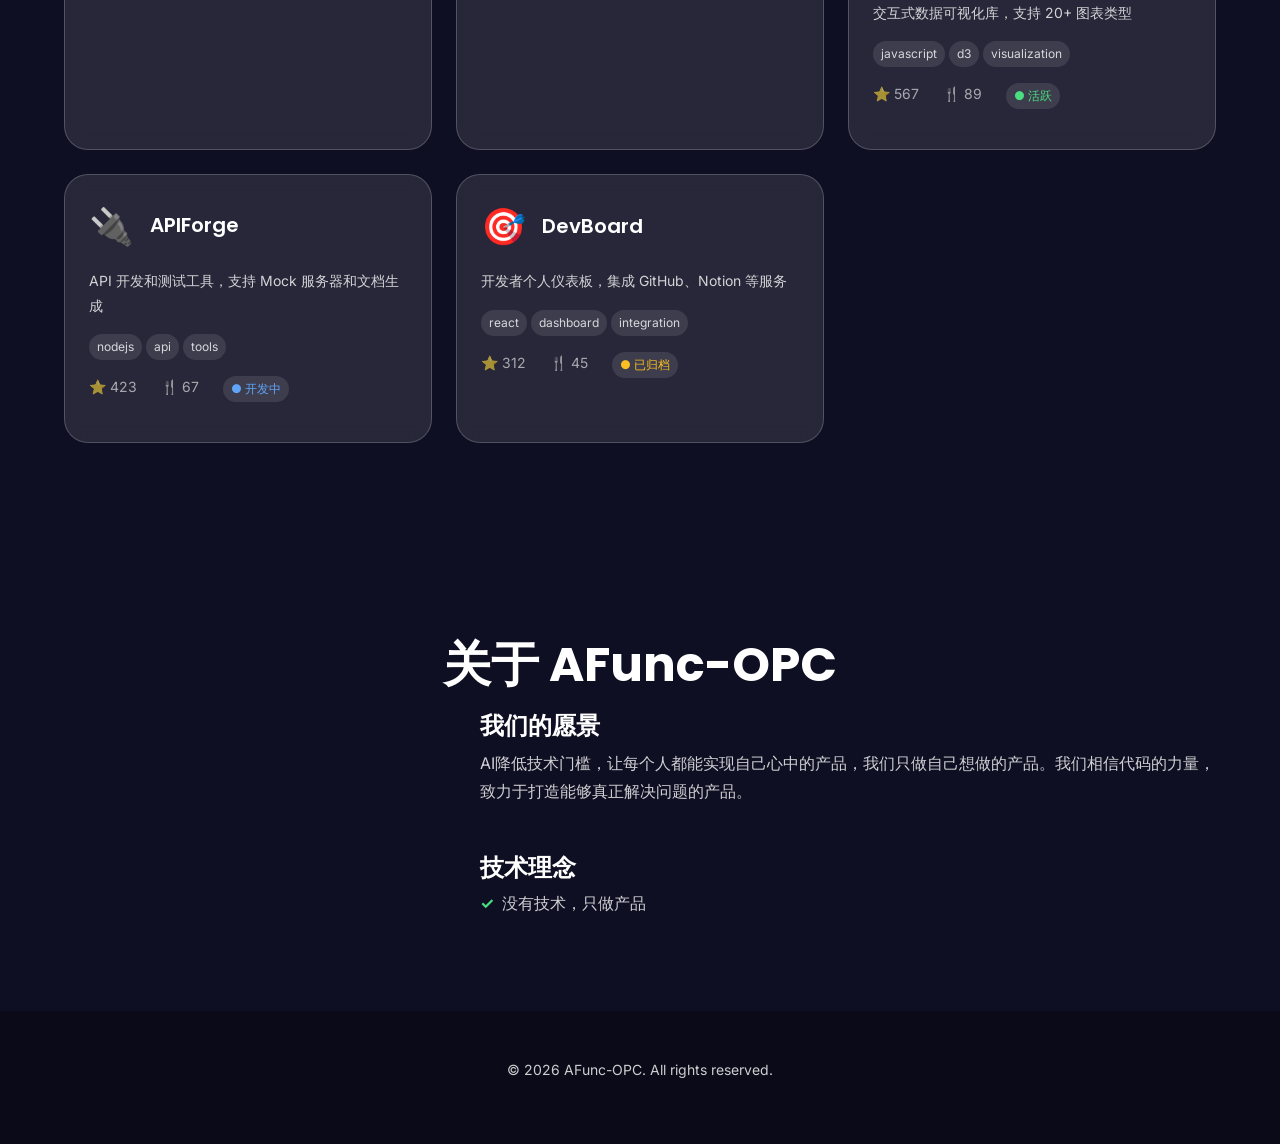
==== commit 3947d62a: "home updated" ====
--- a/index.html
+++ b/index.html
@@ -22,36 +22,34 @@
   <link rel="stylesheet" href="css/components.css">
   <link rel="stylesheet" href="css/animations.css">
   
-  <!-- Favicon -->
-  <link rel="icon" type="image/svg+xml" href="assets/icons/favicon.svg">
 </head>
 <body>
   <!-- Skip Link for Accessibility -->
-  <a href="#main-content" class="skip-link">跳到主要内容</a>
+  <a href="#main-content" class="skip-link" data-i18n="hero.skipLink">跳到主要内容</a>
   
   <!-- Navigation -->
   <header>
     <nav class="navbar" role="navigation" aria-label="主导航">
       <div class="navbar__brand">
-        <span class="navbar__logo">🚀</span>
         <span class="navbar__title">AFunc-OPC</span>
       </div>
       
       <ul class="navbar__menu">
-        <li><a href="#projects" class="navbar__link">项目</a></li>
-        <li><a href="#about" class="navbar__link">关于</a></li>
-        <li><a href="#blog" class="navbar__link">博客</a></li>
-        <li><a href="#stats" class="navbar__link">数据</a></li>
+        <li><a href="#projects" class="navbar__link" data-i18n="nav.projects">项目</a></li>
+        <li><a href="#about" class="navbar__link" data-i18n="nav.about">关于</a></li>
       </ul>
       
       <div class="navbar__actions">
-        <button class="navbar__search" aria-label="搜索项目">
-          <svg width="20" height="20" viewBox="0 0 24 24" fill="none" stroke="currentColor" stroke-width="2" stroke-linecap="round" stroke-linejoin="round">
-            <circle cx="11" cy="11" r="8"></circle>
-            <line x1="21" y1="21" x2="16.65" y2="16.65"></line>
+        <button class="navbar__lang-toggle" aria-label="Toggle language" title="切换语言">
+          <span class="lang-icon">🌐</span>
+          <span class="lang-text">EN</span>
+        </button>
+        <a href="https://github.com/AFunc-OPC" class="navbar__github" aria-label="GitHub" target="_blank" rel="noopener">
+          <svg width="24" height="24" viewBox="0 0 24 24" fill="currentColor">
+            <path d="M12 0C5.37 0 0 5.37 0 12c0 5.31 3.435 9.795 8.205 11.385.6.105.825-.255.825-.57 0-.285-.015-1.23-.015-2.235-3.015.555-3.795-.735-4.035-1.41-.135-.345-.72-1.41-1.23-1.695-.42-.225-1.02-.78-.015-.795.945-.015 1.62.87 1.845 1.23 1.08 1.815 2.805 1.305 3.495.99.105-.78.42-1.305.765-1.605-2.67-.3-5.46-1.335-5.46-5.925 0-1.305.465-2.385 1.23-3.225-.12-.3-.54-1.53.12-3.18 0 0 1.005-.315 3.3 1.23.96-.27 1.98-.405 3-.405s2.04.135 3 .405c2.295-1.56 3.3-1.23 3.3-1.23.66 1.65.24 2.88.12 3.18.765.84 1.23 1.905 1.23 3.225 0 4.605-2.805 5.625-5.475 5.925.435.375.81 1.095.81 2.22 0 1.605-.015 2.895-.015 3.3 0 .315.225.69.825.57A12.02 12.02 0 0024 12c0-6.63-5.37-12-12-12z"/>
           </svg>
-        </button>
-        <button class="navbar__hamburger" aria-label="打开菜单" aria-expanded="false">
+        </a>
+        <button class="navbar__hamburger" aria-label="打开菜单" aria-expanded="false" data-i18n-aria="menuLabel">
           <span></span>
           <span></span>
           <span></span>
@@ -66,20 +64,18 @@
     <section id="hero" class="hero" aria-labelledby="hero-title">
       <div class="hero__background"></div>
       <div class="hero__content">
-        <div class="hero__logo">🚀</div>
         <h1 id="hero-title" class="hero__title">AFunc-OPC</h1>
         <p class="hero__subtitle text-gradient">vibe-coding projects showcase</p>
-        <p class="hero__description">
-          探索我们的开源项目集合，每一行代码都承载着对技术的热爱与创新精神。
-          从工具库到组件框架，我们用代码构建未来。
+        <p class="hero__description" data-i18n="hero.description">
+          探索我们的开源项目集合，vibe-coding支撑每一个有想法的产品，自此人人皆是自己的产品经理。
         </p>
         <div class="hero__cta">
-          <a href="#projects" class="btn btn--primary btn--large">探索项目</a>
-          <a href="#about" class="btn btn--ghost btn--large">了解更多</a>
+          <a href="#projects" class="btn btn--primary btn--large" data-i18n="hero.exploreProjects">探索项目</a>
+          <a href="#about" class="btn btn--ghost btn--large" data-i18n="hero.learnMore">了解更多</a>
         </div>
       </div>
       <div class="hero__scroll-indicator">
-        <span>向下滚动</span>
+        <span data-i18n="hero.scrollDown">向下滚动</span>
         <svg width="24" height="24" viewBox="0 0 24 24" fill="none" stroke="currentColor" stroke-width="2">
           <polyline points="6 9 12 15 18 9"></polyline>
         </svg>
@@ -90,7 +86,7 @@
     <section id="projects" class="section projects" aria-labelledby="projects-title">
       <div class="container">
         <h2 id="projects-title" class="section__title">Featured Projects</h2>
-        <p class="section__subtitle">探索我们的开源项目</p>
+        <p class="section__subtitle" data-i18n="projects.subtitle">探索我们的开源项目</p>
         
         <div class="projects__toolbar">
           <div class="filter-bar"></div>
@@ -98,7 +94,7 @@
             <input 
               type="text" 
               class="search-box__input" 
-              placeholder="搜索项目..."
+              data-i18n-placeholder="projects.searchPlaceholder"
               aria-label="搜索项目"
             >
             <button class="search-box__clear" aria-label="清除">×</button>
@@ -113,94 +109,46 @@
     <!-- About Section -->
     <section id="about" class="section about" aria-labelledby="about-title">
       <div class="container">
-        <h2 id="about-title" class="section__title">关于 AFunc-OPC</h2>
+        <h2 id="about-title" class="section__title" data-i18n="about.title">关于 AFunc-OPC</h2>
         
         <div class="about__content">
           <div class="about__left">
-            <div class="about__team-photo">
-              <span>🚀 AFunc-OPC Team</span>
-            </div>
-            
-            <div class="about__stats">
-              <div class="stat-card fade-in-up">
-                <div class="stat-card__number">20+</div>
-                <div class="stat-card__label">开源项目</div>
-              </div>
-              <div class="stat-card fade-in-up">
-                <div class="stat-card__number">15K+</div>
-                <div class="stat-card__label">GitHub Stars</div>
-              </div>
-            </div>
           </div>
           
           <div class="about__right">
             <div>
-              <h3 class="about__subtitle">我们的愿景</h3>
-              <p class="about__text">
-                通过开源项目推动技术创新，为开发者社区提供高质量、易用的工具和框架。
-                我们相信代码的力量，致力于打造能够真正解决问题的产品。
+              <h3 class="about__subtitle" data-i18n="about.vision">我们的愿景</h3>
+              <p class="about__text" data-i18n="about.visionText">
+                AI降低技术门槛，让每个人都能实现自己心中的产品，我们只做自己想做的产品。我们相信代码的力量，致力于打造能够真正解决问题的产品。
               </p>
             </div>
             
             <div>
-              <h3 class="about__subtitle">技术理念</h3>
+              <h3 class="about__subtitle" data-i18n="about.techPhilosophy">技术理念</h3>
               <ul class="about__values">
-                <li>开源精神 - 所有核心项目完全开源</li>
-                <li>技术驱动 - 追求代码质量和最佳实践</li>
-                <li>持续创新 - 不断探索新技术和解决方案</li>
-                <li>社区优先 - 重视用户反馈和社区贡献</li>
+                <li data-i18n="about.techValues.0">没有技术，只做产品</li>
               </ul>
             </div>
             
-            <div>
-              <h3 class="about__subtitle">核心团队</h3>
-              <div class="team-grid"></div>
-            </div>
           </div>
         </div>
       </div>
     </section>
 
-    <!-- Blog Section -->
-    <section id="blog" class="section blog" aria-labelledby="blog-title">
-      <div class="container">
-        <h2 id="blog-title" class="section__title">Latest Articles</h2>
-        <p class="section__subtitle">技术见解与教程分享</p>
-        
-        <div class="blog__filters"></div>
-        
-        <div class="blog__grid"></div>
-        
-        <div class="text-center">
-          <button class="btn btn--secondary">查看全部文章</button>
-        </div>
-      </div>
-    </section>
 
-    <!-- Stats Section -->
-    <section id="stats" class="section stats" aria-labelledby="stats-title">
-      <div class="container">
-        <h2 id="stats-title" class="section__title">数据看板</h2>
-        <p class="section__subtitle">项目统计与动态</p>
-        
-        <div class="stats__grid"></div>
-        
-        <div class="stats__charts"></div>
-      </div>
-    </section>
   </main>
   
   <!-- Footer -->
   <footer role="contentinfo">
     <div class="container">
-      <p>&copy; 2026 AFunc-OPC. All rights reserved.</p>
+      <p data-i18n="copyright">&copy; 2026 AFunc-OPC. All rights reserved.</p>
     </div>
   </footer>
   
   <!-- Modals -->
   <div class="modal-overlay" role="dialog" aria-modal="true" aria-hidden="true">
     <div class="modal">
-      <button class="modal__close" aria-label="关闭">×</button>
+      <button class="modal__close" aria-label="关闭" data-i18n-aria="modal.close">×</button>
       <div class="modal__content"></div>
     </div>
   </div>
@@ -208,21 +156,20 @@
   <!-- Mobile Menu -->
   <div class="mobile-menu" aria-hidden="true">
     <ul class="mobile-menu__list">
-      <li><a href="#projects" class="mobile-menu__link">项目</a></li>
-      <li><a href="#about" class="mobile-menu__link">关于</a></li>
-      <li><a href="#blog" class="mobile-menu__link">博客</a></li>
-      <li><a href="#stats" class="mobile-menu__link">数据</a></li>
+      <li><a href="#projects" class="mobile-menu__link" data-i18n="nav.projects">项目</a></li>
+      <li><a href="#about" class="mobile-menu__link" data-i18n="nav.about">关于</a></li>
     </ul>
   </div>
   
   <!-- Back to Top Button -->
-  <button class="back-to-top" aria-label="返回顶部">
+  <button class="back-to-top" aria-label="返回顶部" data-i18n-aria="backToTop">
     <svg width="24" height="24" viewBox="0 0 24 24" fill="none" stroke="currentColor" stroke-width="2">
       <polyline points="18 15 12 9 6 15"></polyline>
     </svg>
   </button>
   
   <!-- Scripts -->
+  <script src="js/i18n.js"></script>
   <script src="js/data.js"></script>
   <script src="js/utils.js"></script>
   <script src="js/app.js"></script>
--- a/css/components.css
+++ b/css/components.css
@@ -90,7 +90,51 @@
   gap: var(--space-md);
 }
 
-.navbar__search {
+.navbar__lang-toggle {
+  display: flex;
+  align-items: center;
+  gap: var(--space-xs);
+  height: 40px;
+  padding: 0 var(--space-md);
+  border-radius: var(--radius-lg);
+  background: var(--glass-background);
+  border: 1px solid var(--glass-border);
+  color: var(--color-text-secondary);
+  font-size: var(--text-sm);
+  font-weight: var(--font-medium);
+  cursor: pointer;
+  transition: all var(--duration-fast) var(--ease-smooth);
+  backdrop-filter: var(--glass-blur);
+}
+
+.navbar__lang-toggle:hover {
+  background: var(--color-surface);
+  color: var(--color-text-primary);
+  border-color: var(--color-accent-blue);
+}
+
+.navbar__lang-toggle .lang-icon {
+  font-size: var(--text-lg);
+}
+
+.navbar__lang-toggle .lang-text {
+  min-width: 32px;
+  text-align: center;
+}
+
+@media (max-width: 768px) {
+  .navbar__lang-toggle .lang-text {
+    display: none;
+  }
+  
+  .navbar__lang-toggle {
+    padding: 0 var(--space-sm);
+    width: 40px;
+    justify-content: center;
+  }
+}
+
+.navbar__github {
   width: 40px;
   height: 40px;
   display: flex;
@@ -102,7 +146,7 @@
               color var(--duration-fast) var(--ease-smooth);
 }
 
-.navbar__search:hover {
+.navbar__github:hover {
   background: var(--color-surface);
   color: var(--color-text-primary);
 }
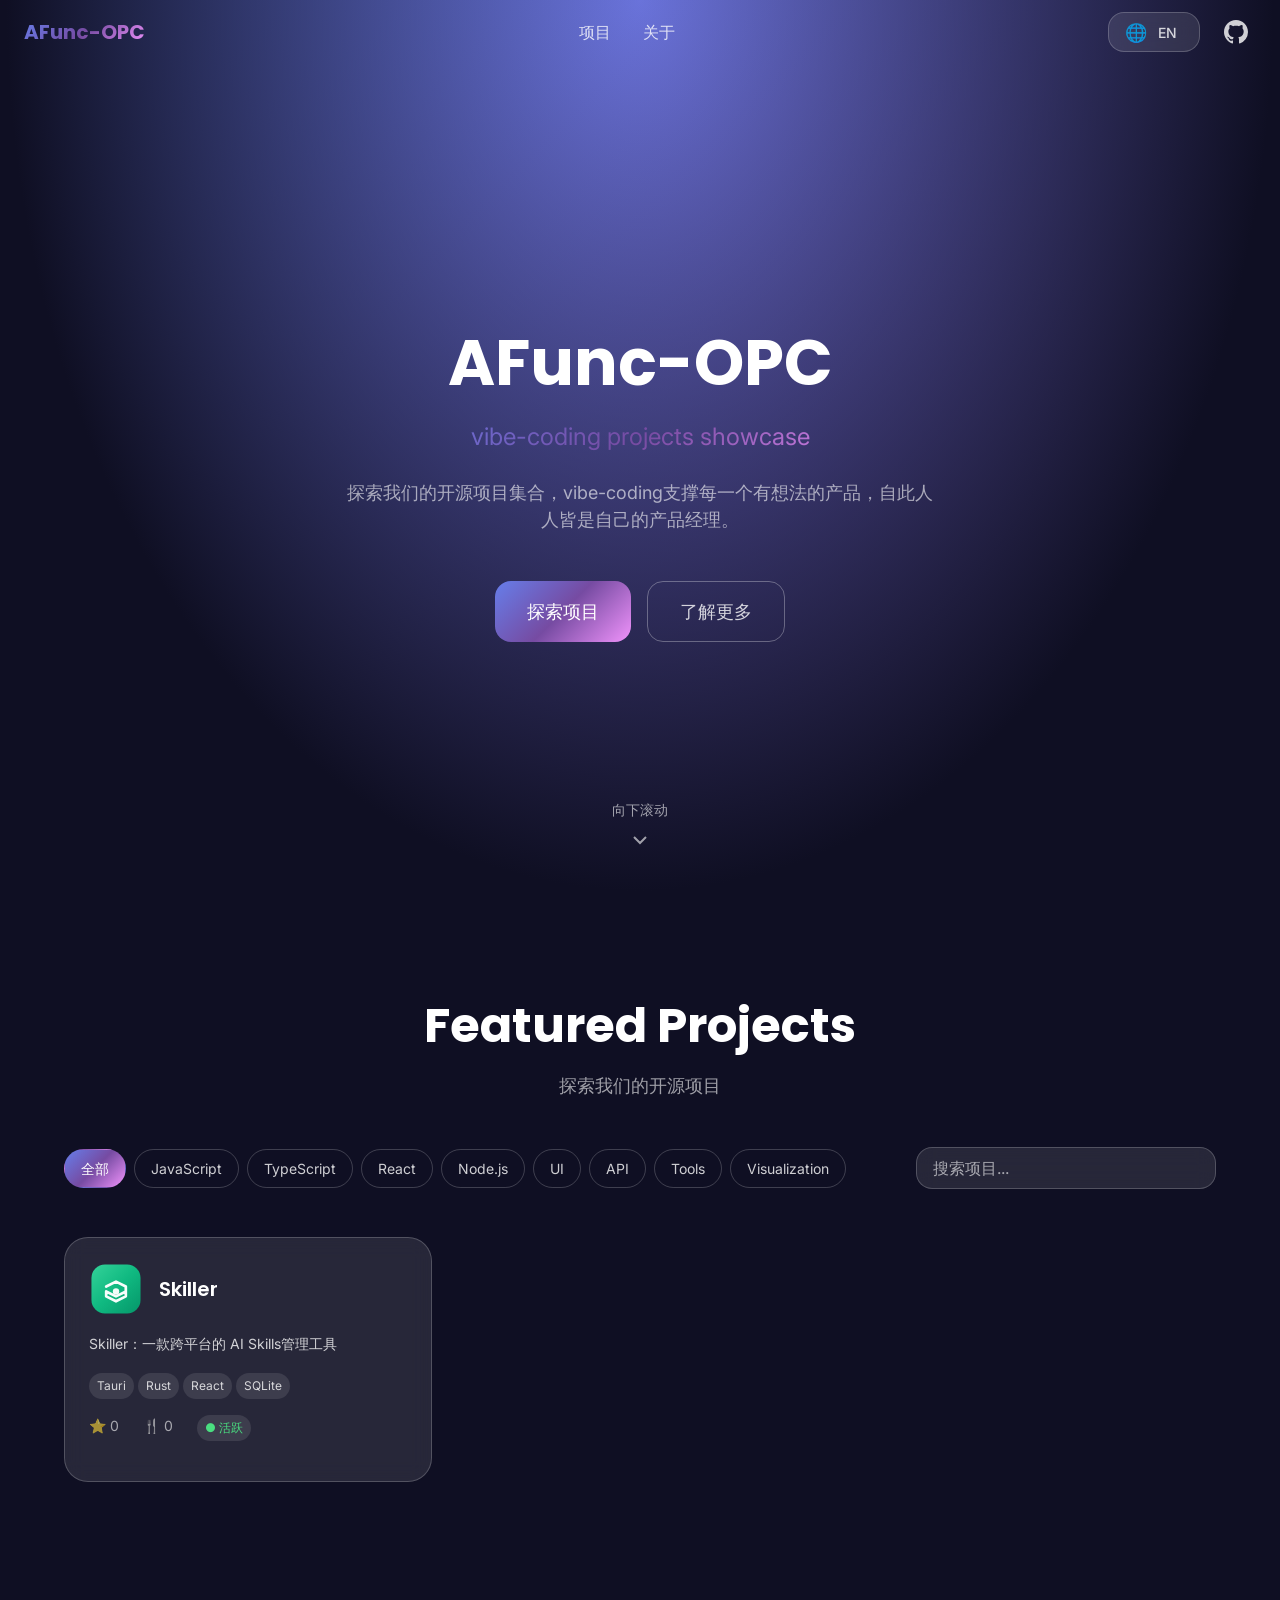
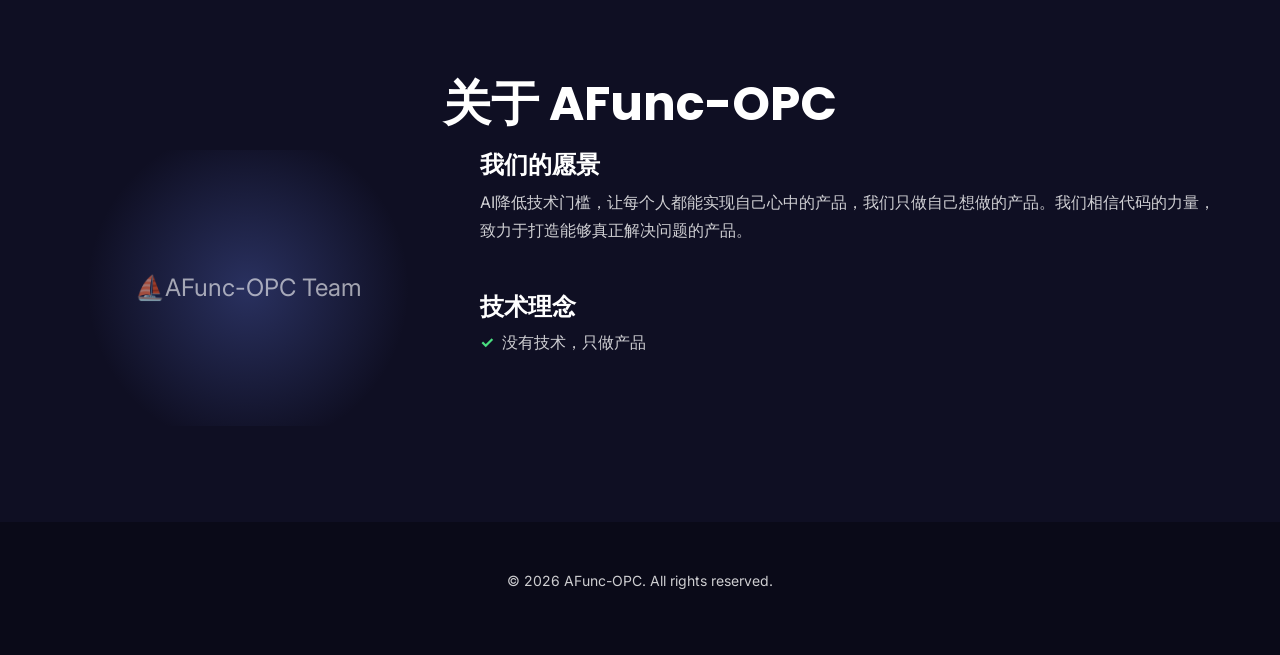
==== commit ce43e9a1: "项目初始化" ====
--- a/index.html
+++ b/index.html
@@ -113,6 +113,9 @@
         
         <div class="about__content">
           <div class="about__left">
+            <div class="about__team-photo">
+              <span>⛵️AFunc-OPC Team</span>
+            </div>
           </div>
           
           <div class="about__right">
@@ -172,6 +175,13 @@
   <script src="js/i18n.js"></script>
   <script src="js/data.js"></script>
   <script src="js/utils.js"></script>
+  <script src="data/projects-loader.js"></script>
+  <script src="data/projects/project-001.js"></script>
+  <script src="data/projects/project-002.js"></script>
+  <script src="data/projects/project-003.js"></script>
+  <script src="data/projects/project-004.js"></script>
+  <script src="data/projects/project-005.js"></script>
+  <script src="data/projects/project-006.js"></script>
   <script src="js/app.js"></script>
 </body>
 </html>
--- a/css/components.css
+++ b/css/components.css
@@ -338,6 +338,17 @@
 
 .project-card__icon {
   font-size: var(--text-3xl);
+  width: 1.5em;
+  height: 1.5em;
+  display: inline-flex;
+  align-items: center;
+  justify-content: center;
+}
+
+.project-card__icon svg {
+  width: 100%;
+  height: 100%;
+  fill: currentColor;
 }
 
 .project-card__title {
@@ -771,6 +782,17 @@
 
 .project-detail__icon {
   font-size: var(--text-4xl);
+  width: 1.5em;
+  height: 1.5em;
+  display: inline-flex;
+  align-items: center;
+  justify-content: center;
+}
+
+.project-detail__icon svg {
+  width: 100%;
+  height: 100%;
+  fill: currentColor;
 }
 
 .project-detail__title {
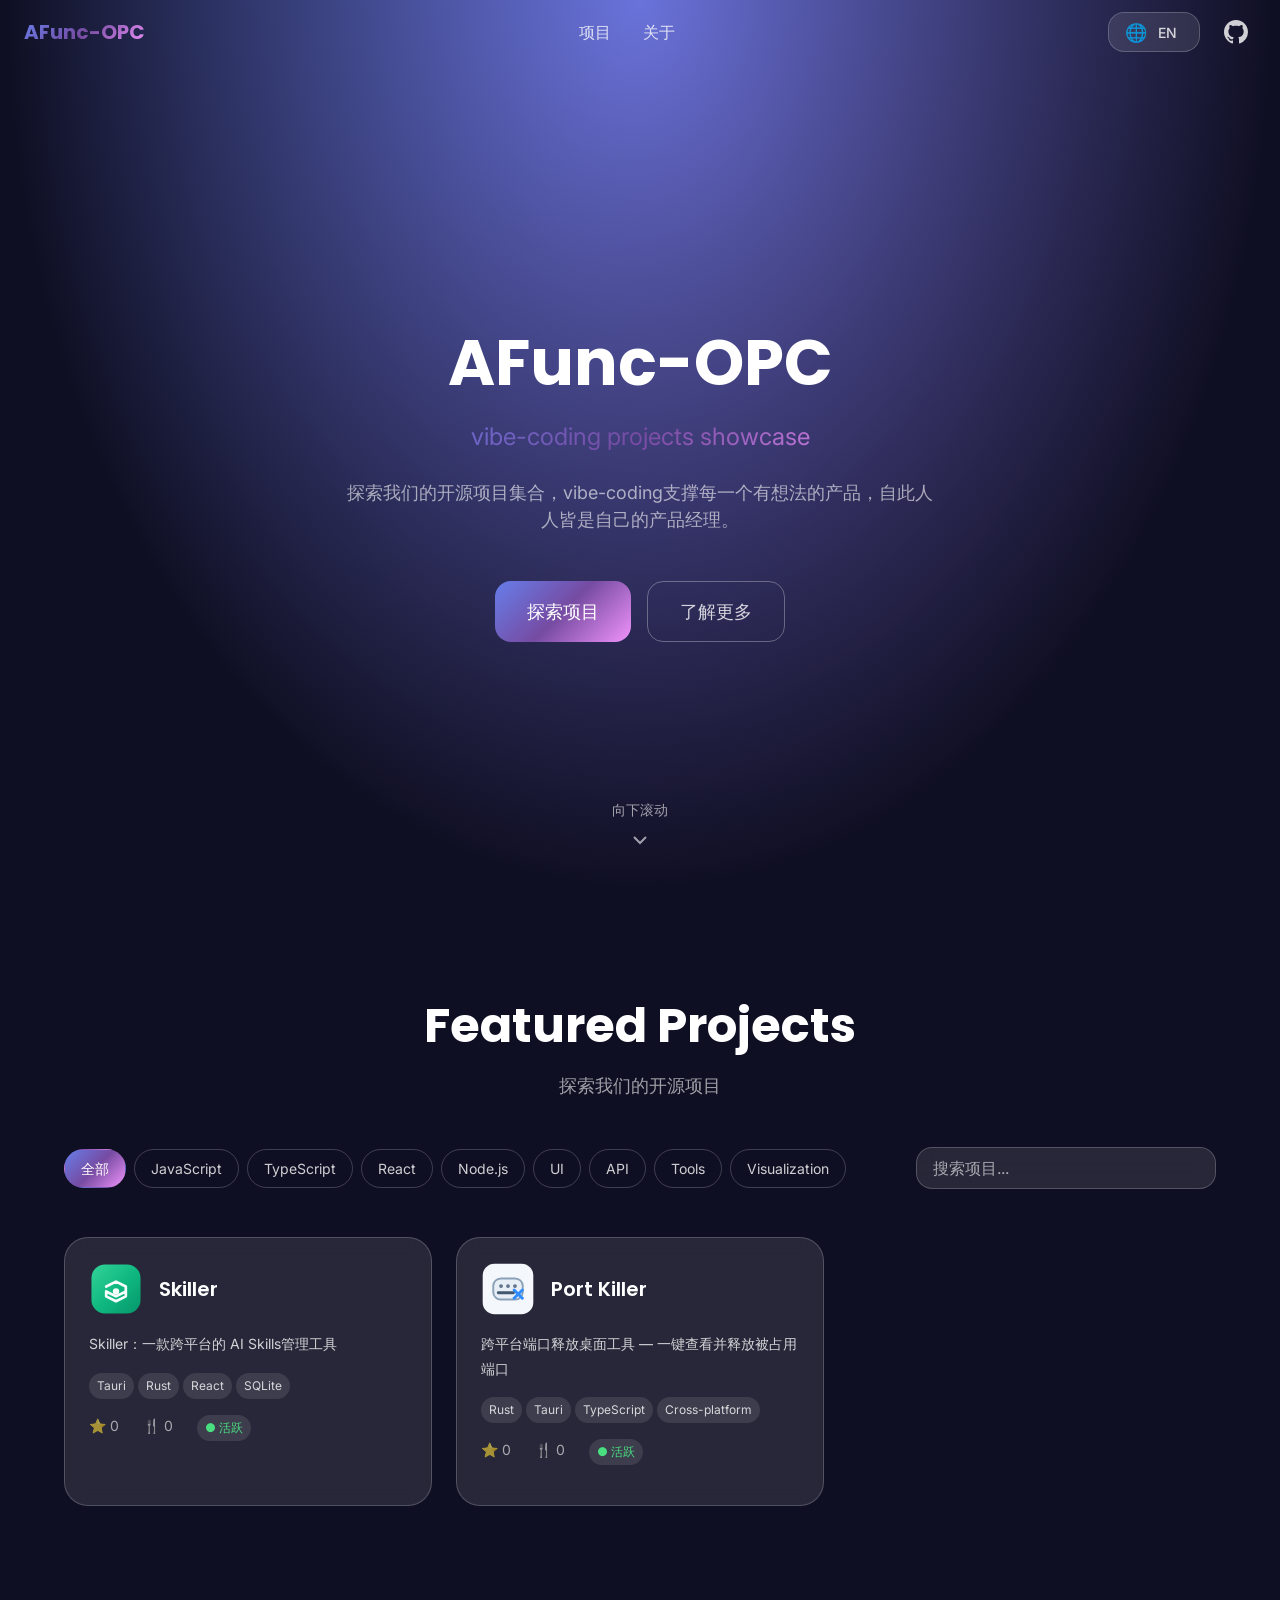
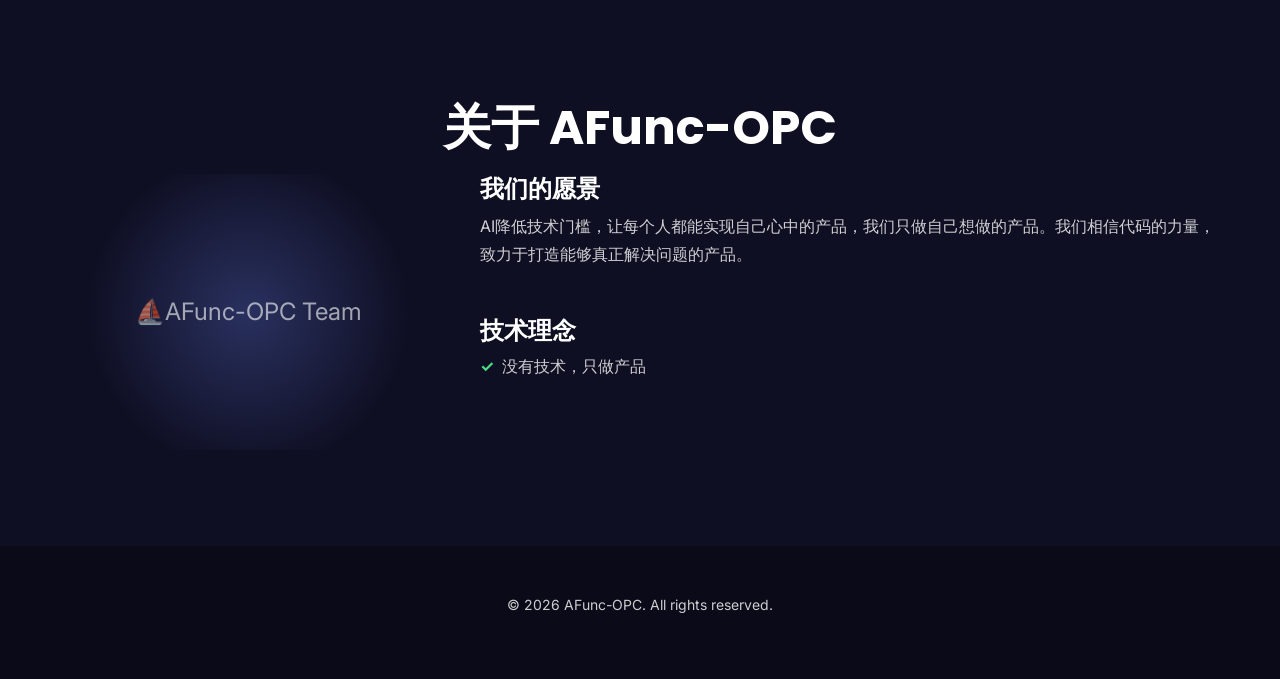
==== commit b111c4f2: "feat: add Port Killer project card - Add project-002.js with Port Killer project details - Add 4 pro" ====
--- a/index.html
+++ b/index.html
@@ -156,6 +156,17 @@
     </div>
   </div>
   
+  <!-- Image Lightbox -->
+  <div class="lightbox" role="dialog" aria-modal="true" aria-hidden="true">
+    <button class="lightbox__close" aria-label="关闭">×</button>
+    <button class="lightbox__prev" aria-label="上一张">‹</button>
+    <button class="lightbox__next" aria-label="下一张">›</button>
+    <div class="lightbox__container">
+      <img class="lightbox__image" src="" alt="">
+      <div class="lightbox__caption"></div>
+    </div>
+  </div>
+  
   <!-- Mobile Menu -->
   <div class="mobile-menu" aria-hidden="true">
     <ul class="mobile-menu__list">
@@ -178,10 +189,6 @@
   <script src="data/projects-loader.js"></script>
   <script src="data/projects/project-001.js"></script>
   <script src="data/projects/project-002.js"></script>
-  <script src="data/projects/project-003.js"></script>
-  <script src="data/projects/project-004.js"></script>
-  <script src="data/projects/project-005.js"></script>
-  <script src="data/projects/project-006.js"></script>
   <script src="js/app.js"></script>
 </body>
 </html>
--- a/css/components.css
+++ b/css/components.css
@@ -890,3 +890,153 @@
   display: block;
   margin: var(--space-xl) auto 0;
 }
+
+/* ========== Screenshots Grid ========== */
+
+.screenshots {
+  margin-top: var(--space-lg);
+}
+
+.screenshots__title {
+  font-size: var(--text-lg);
+  font-weight: var(--font-semibold);
+  color: var(--color-text-primary);
+  margin-bottom: var(--space-md);
+}
+
+.screenshots__grid {
+  display: grid;
+  grid-template-columns: repeat(auto-fill, minmax(150px, 1fr));
+  gap: var(--space-md);
+}
+
+.screenshot-item {
+  position: relative;
+  aspect-ratio: 16/10;
+  border-radius: var(--radius-md);
+  overflow: hidden;
+  cursor: pointer;
+  background: var(--color-surface);
+  border: 1px solid var(--color-border);
+  transition: transform var(--duration-fast) var(--ease-smooth),
+              box-shadow var(--duration-fast) var(--ease-smooth);
+}
+
+.screenshot-item:hover {
+  transform: scale(1.02);
+  box-shadow: var(--shadow-md);
+}
+
+.screenshot-item img {
+  width: 100%;
+  height: 100%;
+  object-fit: cover;
+  transition: transform var(--duration-normal) var(--ease-smooth);
+}
+
+.screenshot-item:hover img {
+  transform: scale(1.05);
+}
+
+.screenshot-item::after {
+  content: '🔍';
+  position: absolute;
+  inset: 0;
+  display: flex;
+  align-items: center;
+  justify-content: center;
+  background: rgba(0, 0, 0, 0.4);
+  opacity: 0;
+  transition: opacity var(--duration-fast) var(--ease-smooth);
+  font-size: var(--text-2xl);
+}
+
+.screenshot-item:hover::after {
+  opacity: 1;
+}
+
+/* ========== Lightbox ========== */
+
+.lightbox {
+  position: fixed;
+  inset: 0;
+  z-index: var(--z-modal);
+  background: rgba(0, 0, 0, 0.95);
+  display: flex;
+  align-items: center;
+  justify-content: center;
+  opacity: 0;
+  visibility: hidden;
+  transition: opacity var(--duration-normal) var(--ease-smooth),
+              visibility var(--duration-normal) var(--ease-smooth);
+}
+
+.lightbox--active {
+  opacity: 1;
+  visibility: visible;
+}
+
+.lightbox__close,
+.lightbox__prev,
+.lightbox__next {
+  position: absolute;
+  z-index: 1;
+  background: rgba(255, 255, 255, 0.1);
+  border: none;
+  color: white;
+  cursor: pointer;
+  transition: background var(--duration-fast) var(--ease-smooth);
+  border-radius: var(--radius-md);
+}
+
+.lightbox__close {
+  top: var(--space-md);
+  right: var(--space-md);
+  width: 48px;
+  height: 48px;
+  font-size: var(--text-2xl);
+}
+
+.lightbox__prev,
+.lightbox__next {
+  top: 50%;
+  transform: translateY(-50%);
+  width: 48px;
+  height: 48px;
+  font-size: var(--text-3xl);
+}
+
+.lightbox__prev {
+  left: var(--space-md);
+}
+
+.lightbox__next {
+  right: var(--space-md);
+}
+
+.lightbox__close:hover,
+.lightbox__prev:hover,
+.lightbox__next:hover {
+  background: rgba(255, 255, 255, 0.2);
+}
+
+.lightbox__container {
+  max-width: 90vw;
+  max-height: 90vh;
+  display: flex;
+  flex-direction: column;
+  align-items: center;
+}
+
+.lightbox__image {
+  max-width: 100%;
+  max-height: 80vh;
+  object-fit: contain;
+  border-radius: var(--radius-md);
+}
+
+.lightbox__caption {
+  margin-top: var(--space-md);
+  color: var(--color-text-muted);
+  font-size: var(--text-sm);
+}
